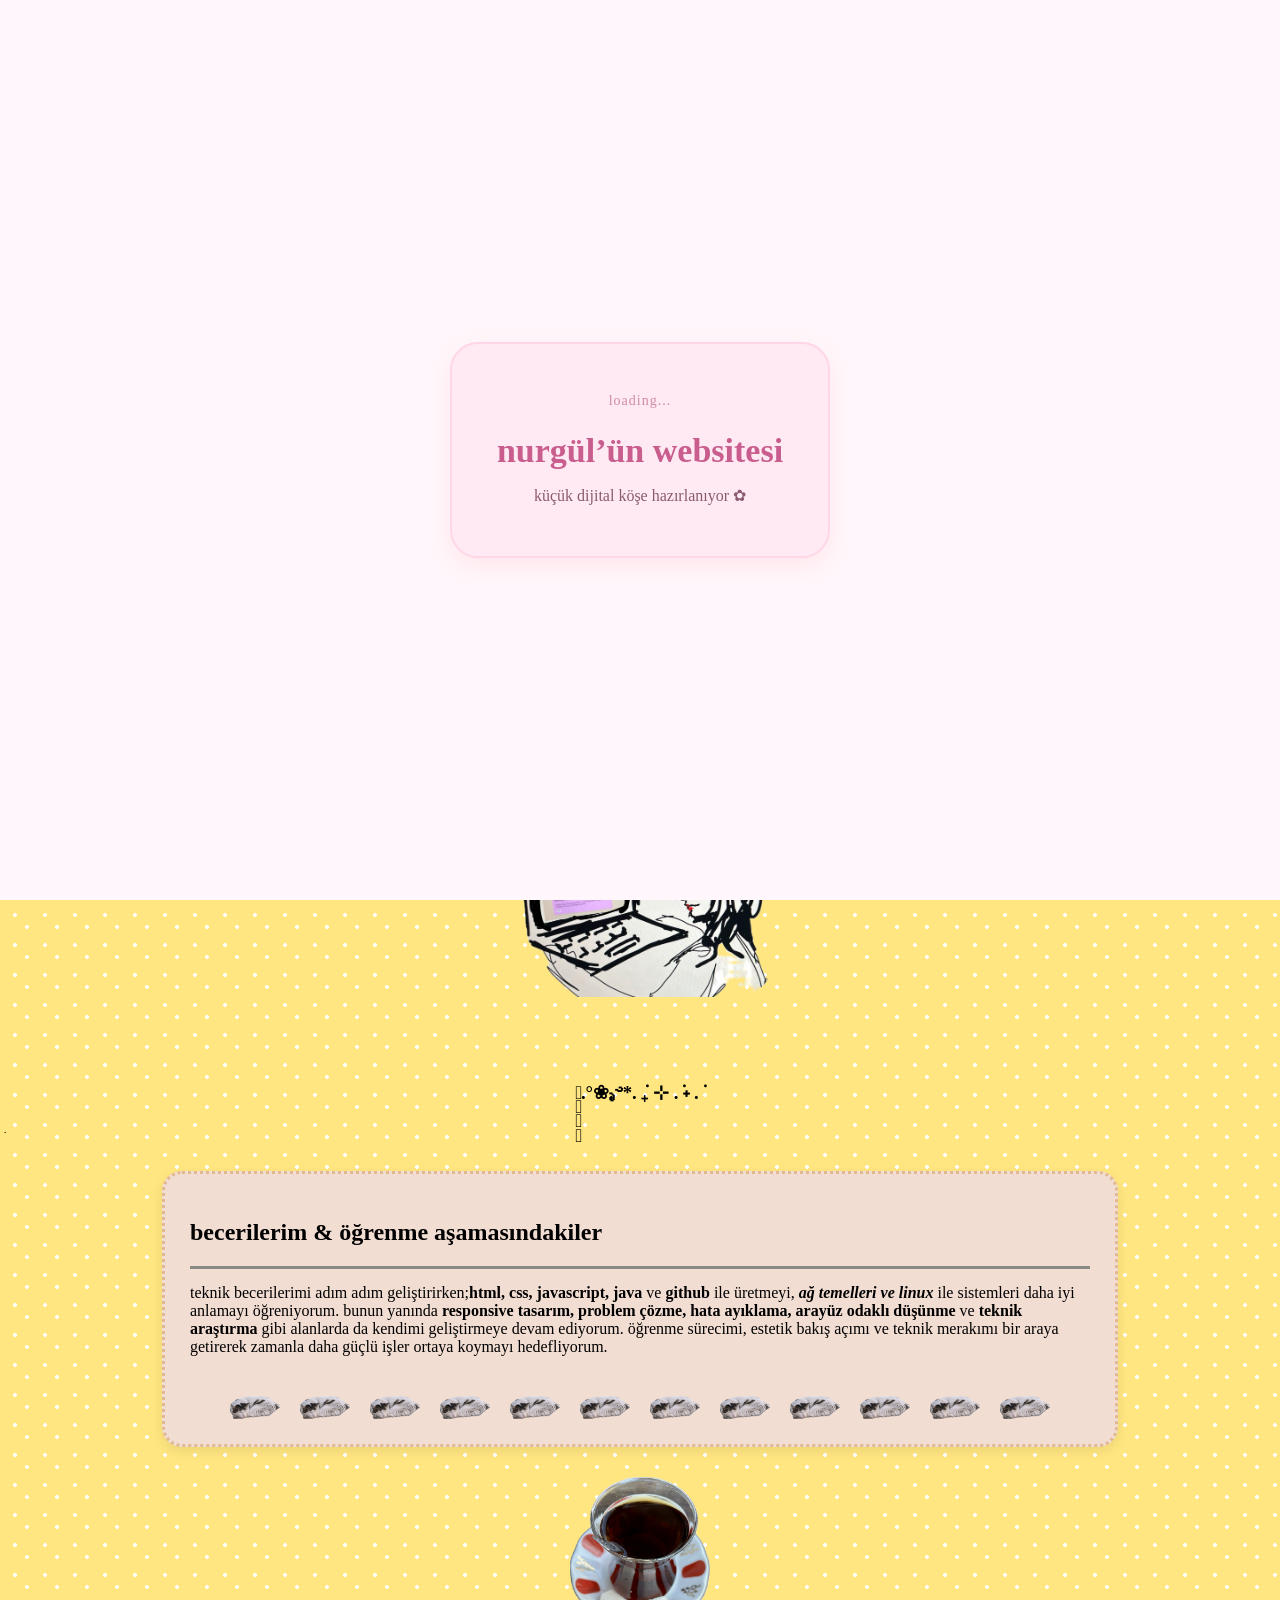
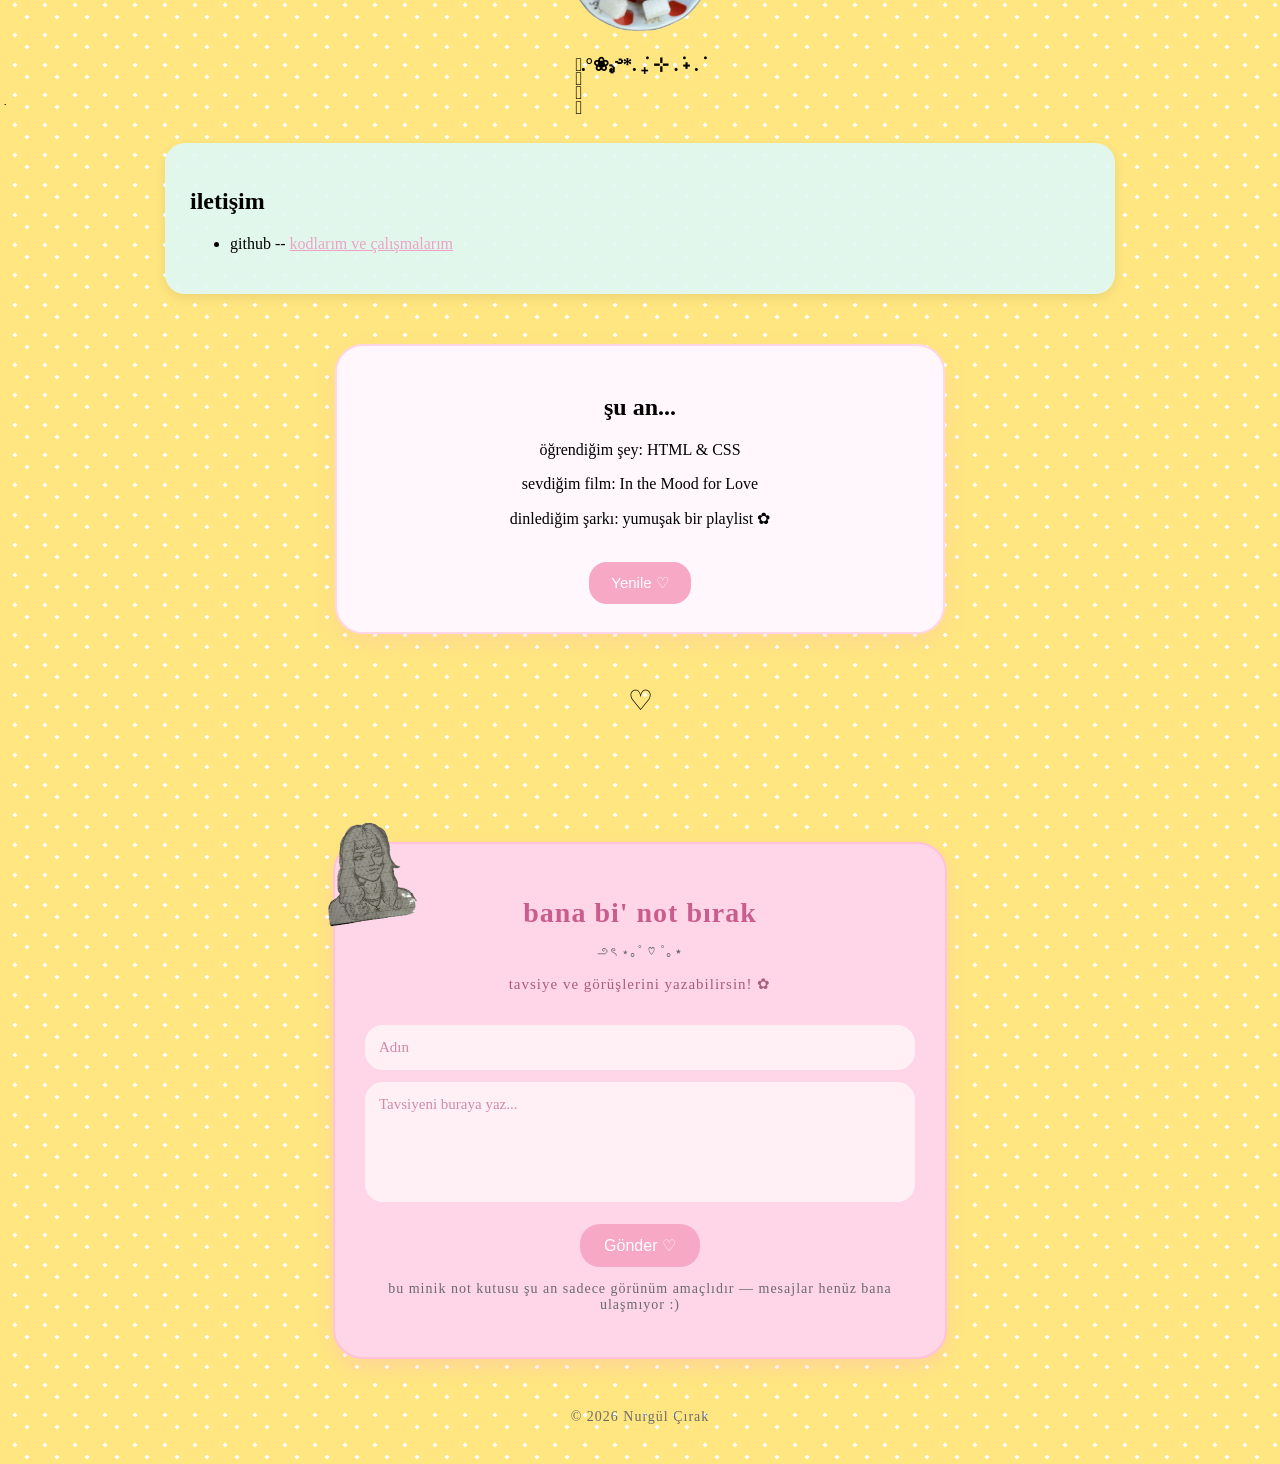
==== index.html @ dda5525a "Add files via upload" ====
<!DOCTYPE html>
<html lang="tr">
<head>
    <meta charset="UTF-8">
    <meta name="viewport" content="width=device-width, initial-scale=1.0">
    <title>nurgul - Ana Sayfa</title>
    <link rel="stylesheet" href="style.css">
</head>
<body>
  <nav class="top-nav">
  <a href="#hakkimda">Hakkımda</a>
  <a href="#becerilerim">Becerilerim</a>
  <a href="#ne-yapiyorum">Ne Yapıyorum?</a>
  <a href="#iletisim">İletişim</a>
  <a href="#not-birak">Not Bırak</a>
</nav>
   <div class="yildiz-yagmur">
  <img src="yildiz.png" alt="yıldız" class="yildiz yildiz1">
  <img src="yildiz.png" alt="yıldız" class="yildiz yildiz2">
  <img src="yildiz.png" alt="yıldız" class="yildiz yildiz3">
  <img src="yildiz.png" alt="yıldız" class="yildiz yildiz4">
  <img src="yildiz.png" alt="yıldız" class="yildiz yildiz5">
</div>
  
 <div id="scroll-progress"></div>
  <div id="scroll-icon">♡</div>
  <div id="loading-screen">
  <div class="loading-box">
    <p class="loading-small">loading...</p>
    <h1>nurgül’ün websitesi</h1>
    <p class="loading-text">küçük dijital köşe hazırlanıyor ✿</p>
  </div>
</div>
  <img src="intro.png" alt="sticker" class="intro-sticker">
  <section class="hosgeldin">
  <p class="ust-yazi">౨ৎ</p>
  <h1>ilk websiteme hoş geldin!</h1>
</section>
<header>
  <div class="profil-alani">
  <img src="nurgul.jpg" alt="profil fotoğrafım" class="profil-foto" onclick="yaziyiGoster()">
  <p id="merhabaYazi">⋆✮ merhaba! ben <i> <b>nurgül çırak</b></i>˙⋆✮</p>
</div>

<script>
  function yaziyiGoster() {
    const yazi = document.getElementById("merhabaYazi");

    if (yazi.style.display === "block") {
      yazi.style.display = "none";
    } else {
      yazi.style.display = "block";
    }
  }
</script>
</div>
<div class="profil-wrapper">
 <img src="cicek3.png" alt="sol çiçek" class="cicek cicek-sol">

  <img src="cicek4.png" alt="sağ çiçek" class="cicek cicek-sag">
  <img src="cicek3.png" alt="sol çiçek" class="cicek cicek-sol">

  <img src="cicek4.png" alt="sağ çiçek" class="cicek cicek-sag">
  <img src="cicek3.png" alt="sol çiçek" class="cicek cicek-sol">
 
  <img src="cicek4.png" alt="sağ çiçek" class="cicek cicek-sag">


</div>
</div>
</header>
<main>
    <section id="hakkimda" class="İçerik">
<h2>hakkımda</h2>
<p> <hr> istanbul bilgi üniversitesi’nde 1. sınıf bilgisayar programcılığı ve siber güvenlik çap öğrencisiyim. teknolojiye, web geliştirmeye ve estetik arayüzler oluşturmaya ilgi duyuyorum. şu anda teknik temelimi güçlendirirken aynı zamanda tasarım bakış açımı da geliştirmeye devam ediyorum. öğrenme sürecimi disiplin, merak ve üretme isteğiyle ilerletmeyi önemsiyorum. </p>

<a href="https://www.linkedin.com/in/nurgulcirak/" id="button"> gelişimimi izle ୨ৎ</a>
    </section>
    <img src="nur.png" alt="çizim" class="cizim-ben">  
<br>
<br>
<h3>  ּ ֶָ֢.°❀.ೃ࿔*. ݁₊ ⊹ . ݁˖ . ݁</h3> ּ
<section id="becerilerim" class="İçerik2">
<h2>becerilerim & öğrenme aşamasındakiler</h2>
<p> <hr> teknik becerilerimi adım adım geliştirirken;<b>html, css, javascript, java </b>ve <b>github</b> ile üretmeyi, <i><b>ağ temelleri ve linux </b></i> ile sistemleri daha iyi anlamayı öğreniyorum. bunun yanında <b>responsive tasarım, problem çözme, hata ayıklama, arayüz odaklı düşünme</b> ve <b> teknik araştırma </b> gibi alanlarda da kendimi geliştirmeye devam ediyorum. öğrenme sürecimi, estetik bakış açımı ve teknik merakımı bir araya getirerek zamanla daha güçlü işler ortaya koymayı hedefliyorum. </p>

<div class="profil-wrapper">
  <img src="kedi.png" alt="sol çiçek" class="cicek kedi-sol">

  <img src="kedi.png" alt="sağ çiçek" class="cicek kedi-sag">
  <img src="kedi.png" alt="sol çiçek" class="cicek kedi-sol">

  <img src="kedi.png" alt="sağ çiçek" class="cicek cicek-sag">
  <img src="kedi.png" alt="sol çiçek" class="cicek kedi-sol">

  <img src="kedi.png" alt="sağ çiçek" class="cicek kedi-sag">
  <img src="kedi.png" alt="sol çiçek" class="cicek kedi-sol">

  <img src="kedi.png" alt="sağ çiçek" class="cicek kedi-sag">
  <img src="kedi.png" alt="sol çiçek" class="cicek kedi-sol">

  <img src="kedi.png" alt="sağ çiçek" class="cicek cicek-sag">
  <img src="kedi.png" alt="sol çiçek" class="cicek kedi-sol">

  <img src="kedi.png" alt="sağ çiçek" class="cicek kedi-sag">
</div>
</section>
<div class="cay-alani">
  <img src="cay.png" alt="çay" id="cay">
  <p id="cay-notu">one cup of tea closer to my goals ☕</p>
<script>
  const cay = document.getElementById("cay");
  const cayNotu = document.getElementById("cay-notu");

  cay.addEventListener("click", function() {
    if (cayNotu.style.display === "none" || cayNotu.style.display === "") {
      cayNotu.style.display = "block";
    } else {
      cayNotu.style.display = "none";
    }
  });
</script>
</div>
<h3>  ּ ֶָ֢.°❀.ೃ࿔*. ݁₊ ⊹ . ݁˖ . ݁</h3> ּ

<section id="iletisim" class="İçerik3">
<h2> iletişim </h2>
  <ul class="iletisim-listesi"> 
  <li>github -- <a href="https://github.com/nurgulcirak">kodlarım ve çalışmalarım</a></li>


</ul>
</main>
<section id="ne-yapiyorum" class="su-an-kutusu">
  <h2>şu an...</h2>

  <div class="su-an-icerik">
    <p id="ogreniyorum">öğrendiğim şey: HTML & CSS</p>
    <p id="film">sevdiğim film: In the Mood for Love</p>
    <p id="sarki">dinlediğim şarkı: yumuşak bir playlist ✿</p>
  </div>

  <button onclick="yenileSuAn()">Yenile ♡</button>
</section>
<script>
  const ogrenilenler = [
    "HTML & CSS",
    "JavaScript",
    "Responsive design",
    "Web tasarımı",
    "React"
  ];

  const filmler = [
    "In the Mood for Love",
    "La la land",
    "Submarine",
    "Manchester by the Sea",
    "Toy Story"
  ];

  const sarkilar = [
    "So Real --Jeff Buckley",
    "Bug like an Angel -- Mitski",
    "Vienna -- Billy Joel",
    "I Know It's Over --The Smiths",
    "My Way -- Frank Sinatra"
  ];

  function yenileSuAn() {
    const randomOgreniyorum = ogrenilenler[Math.floor(Math.random() * ogrenilenler.length)];
    const randomFilm = filmler[Math.floor(Math.random() * filmler.length)];
    const randomSarki = sarkilar[Math.floor(Math.random() * sarkilar.length)];

    document.getElementById("ogreniyorum").textContent = "Öğrendiğim şey: " + randomOgreniyorum;
    document.getElementById("film").textContent = "Sevdiğim film: " + randomFilm;
    document.getElementById("sarki").textContent = "Dinlediğim şey: " + randomSarki;
  }
</script>
<div class="easter-egg">
  <span id="kalp" class="tiklanabilir">♡</span>
  <p id="mesaj" class="gizli"> film ve şarkı önerilerinize açığım:) </p>
</div>

<script>
  const kalp = document.getElementById("kalp");
  const mesaj = document.getElementById("mesaj");

  kalp.addEventListener("click", function () {
    if (mesaj.style.display === "none" || mesaj.style.display === "") {
      mesaj.style.display = "block";
    } else {
      mesaj.style.display = "none";
    }
  });
</script>
<footer>
 <section id="not-birak" class="tavsiye-bolumu">
  <h2>bana bi' not bırak</h2>
  <p>౨ৎ ⋆｡˚ ♡ ˚｡⋆</p>
  <p class="tavsiye-aciklama">tavsiye ve görüşlerini yazabilirsin! ✿</p>
<img src="avatar.png" alt="sticker" class="avatar-sticker">
  <form class="tavsiye-formu">
    <input type="text" placeholder="Adın">
    <textarea placeholder="Tavsiyeni buraya yaz..."></textarea>
    <button type="submit">Gönder ♡</button>
    <p class="form-notu">bu minik not kutusu şu an sadece görünüm amaçlıdır — mesajlar henüz bana ulaşmıyor :)</p>
  </form>
</section>
<p>&copy; 2026 Nurgül Çırak </p>
</footer>
</div>
<script>
  window.addEventListener("load", function() {
    setTimeout(function() {
      document.getElementById("loading-screen").classList.add("loading-hidden");
    }, 1800);
  });
</script>
<script>
  window.addEventListener("scroll", function () {
    const scrollTop = document.documentElement.scrollTop || document.body.scrollTop;
    const scrollHeight = document.documentElement.scrollHeight - document.documentElement.clientHeight;
    const scrollPercent = (scrollTop / scrollHeight) * 100;

    document.getElementById("scroll-progress").style.width = scrollPercent + "%";
  });
</script>
</body>
</html>
---- style.css ----
body{
 font-family: 'Ariel', Times, serif;
  margin: 0;
  min-height: 100vh;
  background-color: #ffe680;
  background-image:
    radial-gradient(#ffffff 2px, transparent 2px),
    radial-gradient(#ffffff 2px, transparent 2px);
  background-size: 30px 30px;
  background-position: 0 0, 12px 12px;
}
html {
  scroll-behavior: smooth;
}

.top-nav {
  position: fixed;
  top: 20px;
  right: 30px;
  display: flex;
  gap: 12px;
  z-index: 1000;
  background: rgba(255, 255, 255, 0.2);
  backdrop-filter: blur(10px);
  padding: 10px 16px;
  border-radius: 20px;
}

.top-nav a {
  text-decoration: none;
  color: black;
  font-size: 14px;
}

section {
  scroll-margin-top: 100px;
}
.yildiz-yagmur {
  position: fixed;
  top: 0;
  left: 0;
  width: 100%;
  height: 100%;
  pointer-events: none;
  overflow: hidden;
  z-index: 999;
}

.yildiz-yagmur .yildiz {
  position: absolute;
  width: 36px;
  height: auto;
  top: -60px;
  left: 0;
  opacity: 0;
  display: block;
  animation: yildizDus 3s linear forwards;
}

.yildiz-yagmur .yildiz1 { left: 10%; animation-delay: 0s; }
.yildiz-yagmur .yildiz2 { left: 30%; animation-delay: 0.4s; }
.yildiz-yagmur .yildiz3 { left: 50%; animation-delay: 0.8s; }
.yildiz-yagmur .yildiz4 { left: 70%; animation-delay: 1.2s; }
.yildiz-yagmur .yildiz5 { left: 85%; animation-delay: 1.6s; }

@keyframes yildizDus {
  0% {
    transform: translateY(0) rotate(0deg);
    opacity: 0;
  }
  10% {
    opacity: 1;
  }
  100% {
    transform: translateY(100vh) rotate(180deg);
    opacity: 1;
  }
}
#loading-screen {
  position: fixed;
  top: 0;
  left: 0;
  width: 100%;
  height: 100%;
  background-color: #fff7fb;
  display: flex;
  justify-content: center;
  align-items: center;
  z-index: 9999;
  transition: opacity 0.8s ease, visibility 0.8s ease;
}
#scroll-progress {
  position: fixed;
  top: 0;
  left: 0;
  width: 0%;
  height: 8px;
  background: linear-gradient(to right, #f7a8c4, #ffd6e7, #ffffff);
  z-index: 9998;
  border-radius: 0 10px 10px 0;
  box-shadow: 0 2px 8px rgba(255, 182, 193, 0.4);
  transition: width 0.15s ease-out;
  overflow: visible;
}

#scroll-icon {
  position: absolute;
  right: -10px;
  top: -18px;
  font-size: 18px;
}
.loading-box {
  background-color: #ffeaf3;
  border: 2px solid #ffd6e7;
  border-radius: 28px;
  padding: 35px 45px;
  text-align: center;
  box-shadow: 0 8px 20px rgba(255, 182, 193, 0.25);
  animation: yukleniyorNefes 1.8s ease-in-out infinite;
}

.loading-small {
  font-size: 14px;
  color: #d08aa8;
  margin-bottom: 10px;
  letter-spacing: 1px;
}

.loading-box h1 {
  font-size: 34px;
  color: #c95d8d;
  margin-bottom: 10px;
}

.loading-text {
  font-size: 16px;
  color: #8a5a70;
}

.loading-hidden {
  opacity: 0;
  visibility: hidden;
}

@keyframes yukleniyorNefes {
  0% {
    transform: scale(1);
  }
  50% {
    transform: scale(1.03);
  }
  100% {
    transform: scale(1);
  }
}
h1{
    color: rgb(255, 126, 212);
    text-align: center;

}
.hosgeldin {
  text-align: center;
  margin: 0px auto 30px auto;
  padding: 0px 50px;
  max-width: 330px;
  background-color: #fff1fc;
  border: 2px solid #febbd7;
  border-radius: 200px;
  box-shadow: 0 20px 40px rgba(223, 222, 222, 0.837);
}

.ust-yazi {
  font-size: 14px;
  color: #f992c6;
  letter-spacing:1px;
  margin-bottom: 0px;
}

.hosgeldin h1 {
  font-size: 39px;
  color: #ff9deb;
  margin-bottom: 57px;
}
.hosgeldin:hover {
  transform: scale(1.10);
  box-shadow: 0 12px 25px rgba(255, 182, 193, 0.35);
}

.profil-foto {
  animation: sagdanGel 5.2s ease-out;
}

@keyframes soldanGel {
  from {
    opacity: 0;
    transform: translateX(-60px);
  }
  to {
    opacity: 1;
    transform: translateX(0);
  }
}
.İçerik{
    background:rgb(250, 223, 250)  ;
    padding: 32px;
border-radius: 50px;
border-style: dotted;
border-color: #f992c6;
box-shadow: 0 4px 8px rgba(54, 53, 53, 0.1)  ;

}
.İçerik2 {
  width: 80%;
  max-width: 900px;
  margin: 30px auto;
  padding: 25px;
  background-color: rgb(242, 221, 211);
  border-radius: 20px;
  border-style: dotted;
  border-color: #e1b894;
  box-shadow: 0 4px 12px rgba(0, 0, 0, 0.08);
}
h3 {
  text-align: center;
}

.profil-foto {
  width: 180px;
  height: 180px;
  border-radius: 50%;
  object-fit: cover;
  display: block;
  margin: 20px auto;
}
.cizim-ben {
  width: 260px;
  height: 175px;
  border-radius: 15%;
  object-fit: cover;
  display: block;
  margin: 30px auto;
}
.iletisim-listesi a {
  color: rgb(234, 163, 198);
}
.İçerik3 {
  width: 80%;
  max-width: 900px;
  margin: 30px auto;
  padding: 25px;
  background-color: rgba(224, 249, 246, 0.913);
  border-radius: 20px;
  box-shadow: 0 4px 12px rgba(0, 0, 0, 0.08);
}
hr {
  border: none;
  height: 3px;
  background-color: rgb(138, 138, 133);
  width: 100%;
  margin: 15px auto;
}
#button {
  display: inline-block;
  padding: 12px 24px;
  background-color: rgb(243, 251, 221);
  color: rgb(3, 3, 3);
  text-decoration: none;
  border-radius: 20px;
}
.easter-egg {
  text-align: center;
  margin-top: 20px;
}

.tiklanabilir {
  font-size: 28px;
  cursor: pointer;
  transition: 0.3s;
}

.tiklanabilir:hover {
  color: hotpink;
  transform: scale(1.2);
}

.gizli {
  display: none;
  margin-top: 10px;
  font-size: 16px;
  color: hotpink;
}
.cay-alani {
  text-align: center;
  margin-top: 25px;
}

#cay {
  width: 140px;
  cursor: pointer;
  transition: transform 0.7s ease;
}

#cay:hover {
  transform: scale(1.08) rotate(-3deg);
}

#cay-notu {
  display: none;
  margin-top: 12px;
  color: rgb(134, 121, 127);
  font-size: 16px;
}
.İçerik {
  animation: soldanGel 4.3s ease-out;
}

.İçerik2 {
  animation: sagdanGel 4.7s ease-out;
}

@keyframes soldanGel {
  from {
    opacity: 0;
    transform: translateX(-60px);
  }
  to {
    opacity: 1;
    transform: translateX(0);
  }
}

@keyframes sagdanGel {
  from {
    opacity: 0;
    transform: translateX(60px);
  }
  to {
    opacity: 1;
    transform: translateX(0);
  }
}
.İçerik3 {
  animation: buyuyerekGel 5s ease-out;
}

@keyframes buyuyerekGel {
  from {
    opacity: 0;
    transform: scale(0.85);
  }
  to {
    opacity: 1;
    transform: scale(1);
  }
}
.cizim-kutu {
  display: flex;
  justify-content: center;
}

.cizim-ben {
  transition: transform 0.35s ease, box-shadow 0.35s ease;
}

.cizim-ben:hover {
  transform: scale(1.08) translateY(-5px);
  box-shadow: 0 8px 20px rgba(0, 0, 0, 0.2);
}
.profil-alani {
  text-align: center;
}

.profil-foto {
  cursor: pointer;
}

.merhaba-yazi {
  opacity: 0;
  transition: opacity 0.6s ease;
  margin-top: 22px;
  font-size: 20px;
}

.merhaba-yazi.goster {
  opacity: 1;
}
.profil-wrapper {
  display: flex;
  justify-content: center;
  align-items: center;
  gap: 20px;
  margin-top: 40px;
}

.profil-foto {
  width: 180px;
  height: 180px;
  border-radius: 50%;
  object-fit: cover;
}

.cicek {
  width: 50px;
  opacity:0;
  transform: translateY(-30px);
  animation: cicekInis 1.3s ease forwards;
}

.cicek-sol {
  animation-delay: 1.3s;
}

.cicek-sag {
  animation-delay: 1.5s;
}
.kedi-sag {
  animation-delay: 2s;
}
.kedi-sol {
  animation-delay: 1.2s;
}
@keyframes cicekInis {
  0% {
    opacity: 0;
    transform: translateY(-80px) rotate(-8deg);
  }
  60% {
    opacity: 1;
    transform: translateY(10px) rotate(6deg);
  }
  100% {
    opacity: 1;
    transform: translateY(0) rotate(0);
  }
}
.su-an-kutusu {
  max-width: 550px;
  margin: 50px auto;
  padding: 28px;
  text-align: center;
  background-color: #fff7fb;
  border: 2px solid #ffd6e7;
  border-radius: 28px;
  box-shadow: 0 8px 20px rgba(255, 182, 193, 0.25);
  animation: alttanGel 3s ease;
}

.su-an-kutusu button {
  margin-top: 18px;
  padding: 12px 22px;
  border: none;
  border-radius: 18px;
  background-color: #f7a8c4;
  color: white;
  font-size: 15px;
  cursor: pointer;
  transition: transform 0.3s ease, background-color 0.3s ease;
}

.su-an-kutusu button:hover {
  background-color: #ec8fb3;
  transform: scale(1.05);
}

@keyframes alttanGel {
  from {
    opacity: 0;
    transform: translateY(40px);
  }
  to {
    opacity: 1;
    transform: translateY(0);
  }
}
.tavsiye-bolumu {
  background-color: #ffd6e7;
  max-width: 550px;
  margin: 50px auto;
  padding: 30px;
  border-radius: 30px;
  text-align: center;
  box-shadow: 0 8px 20px rgba(255, 182, 193, 0.35);
  border: 2px solid #ffc2d9;
  position: relative;
}

.tavsiye-bolumu h2 {
  font-size: 28px;
  color: #c95d8d;
  margin-bottom: 10px;
}

.tavsiye-aciklama {
  color: #a85d7a;
  font-size: 15px;
  margin-bottom: 20px;
}

.tavsiye-formu input,
.tavsiye-formu textarea {
  width: 100%;
  padding: 14px;
  margin-top: 12px;
  border: none;
  border-radius: 18px;
  font-size: 15px;
  font-family: inherit;
  background-color: #fff0f6;
  color: #7a4b60;
  box-sizing: border-box;
  outline: none;
}

.tavsiye-formu textarea {
  height: 120px;
  resize: none;
}

.tavsiye-formu input::placeholder,
.tavsiye-formu textarea::placeholder {
  color: #d08aa8;
}

.tavsiye-formu button {
  margin-top: 18px;
  padding: 12px 24px;
  border: none;
  border-radius: 20px;
  background-color: #f7a8c4;
  color: white;
  font-size: 16px;
  cursor: pointer;
  transition: 0.3s ease;
}

.tavsiye-formu button:hover {
  background-color: #ec8fb3;
  transform: scale(1.05);
}
.avatar-sticker {
  position: absolute;
  top: -20px;
  left: -15px;
  width: 90px;
  transform: rotate(-12deg);
}
.intro-sticker {
  position: absolute;
  top:152px;
  left:680px;
  width:75px;
.yildiz-yagmur {
  position: fixed;
  top: 0;
  left: 0;
  width: 100%;
  height: 100%;
  pointer-events: none;
  overflow: hidden;
  z-index: 999;
}
}
footer {
  text-align: center;
  padding: 25px 0;
  font-size: 14px;
  color: #6b6b6b;
  margin-top: 50px;
  letter-spacing: 1px;
}
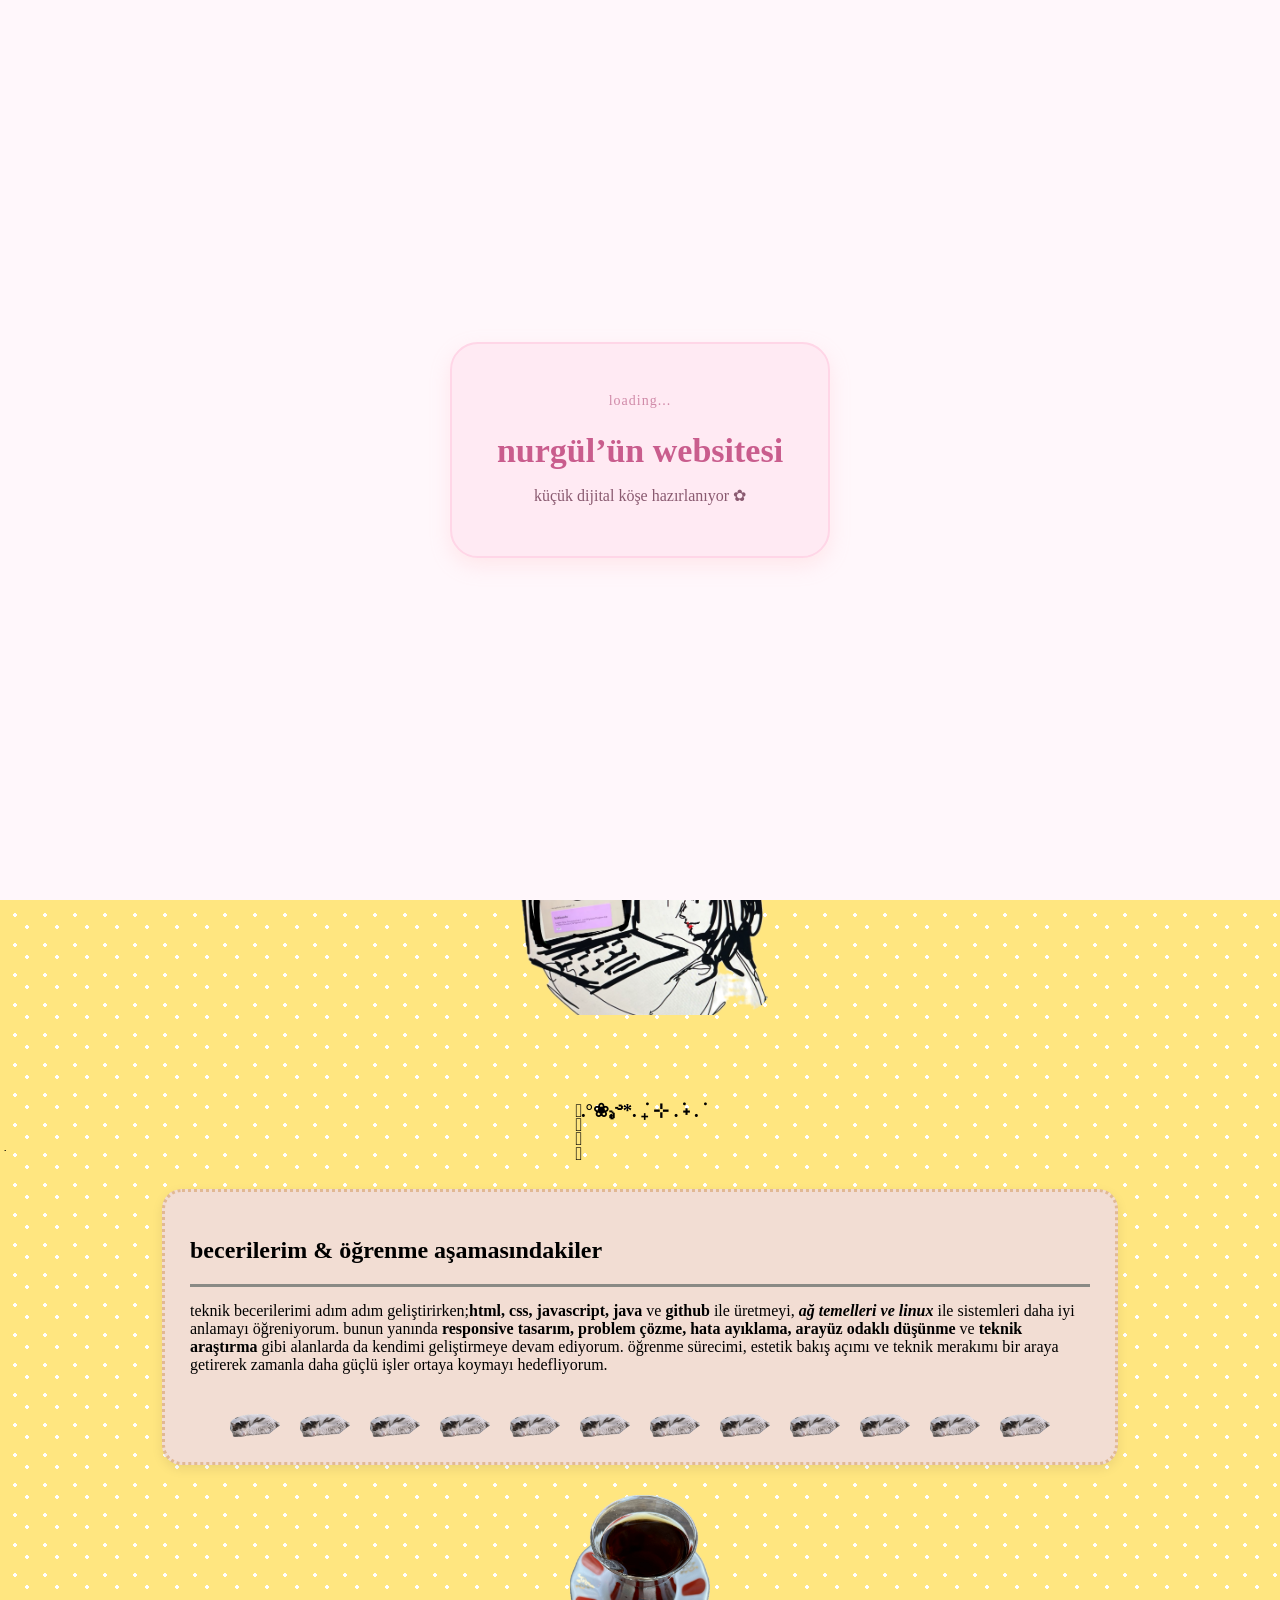
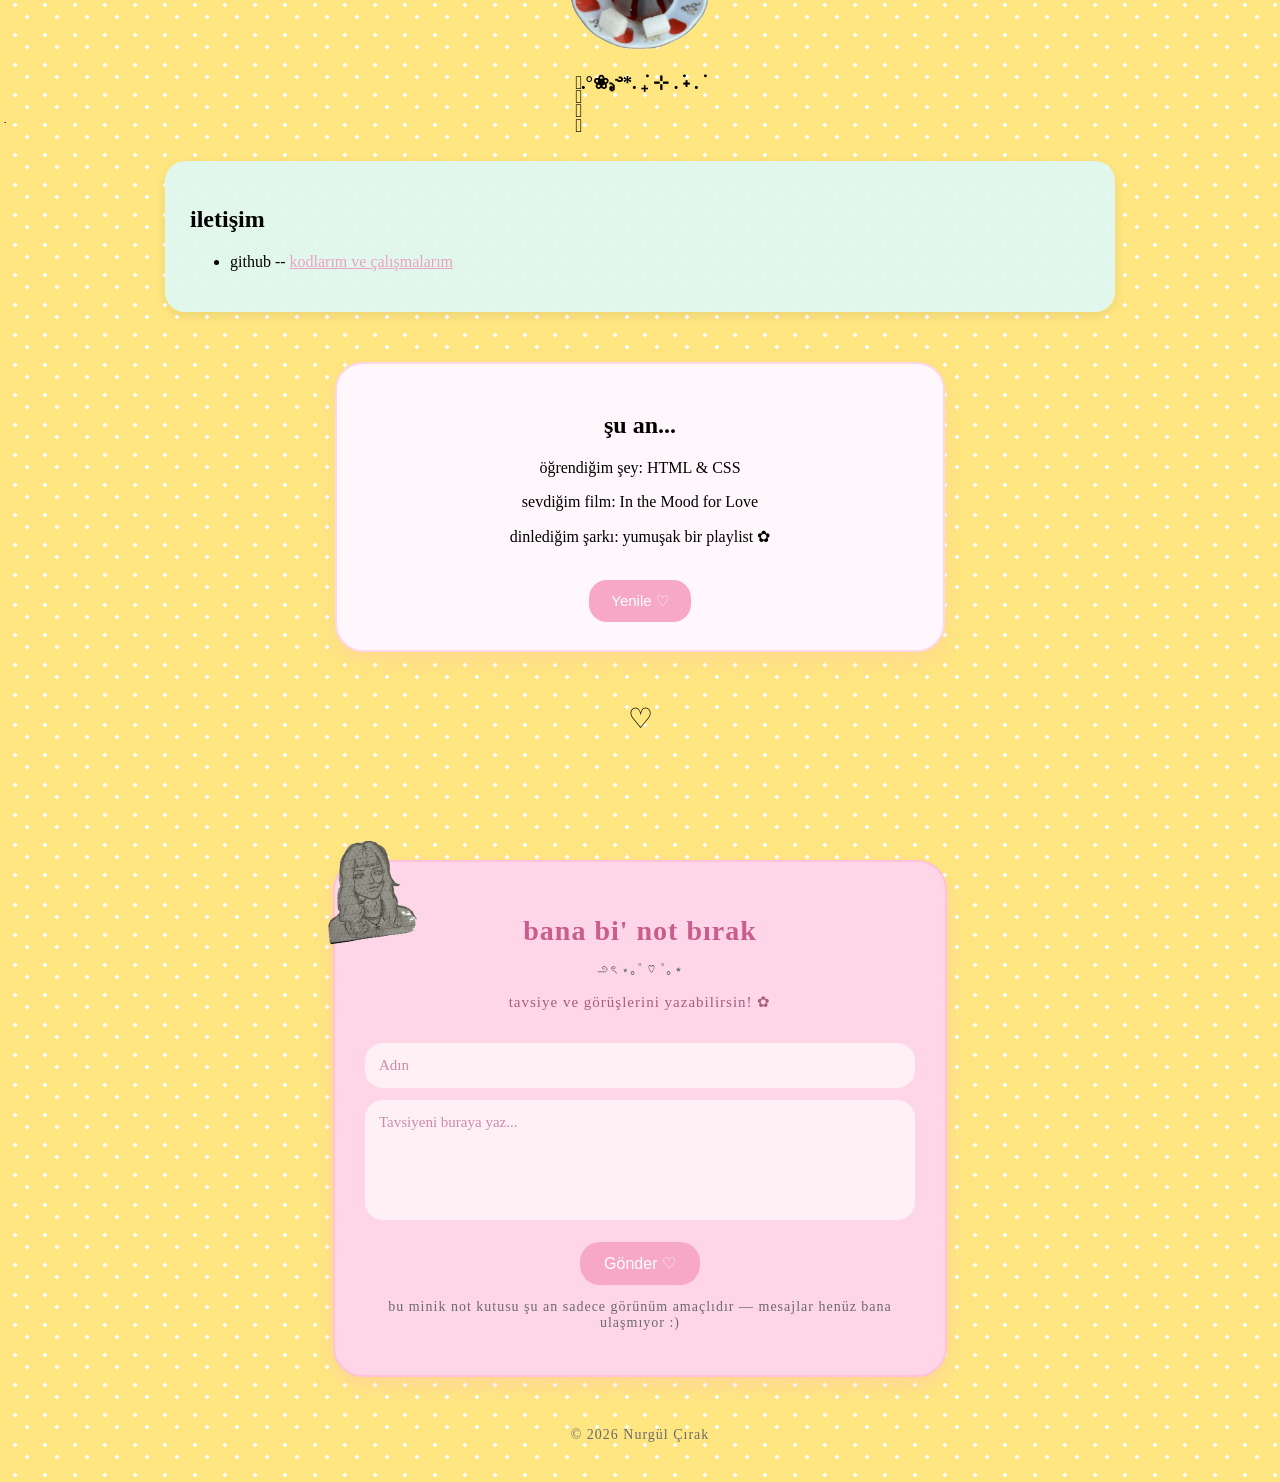
==== commit dd8c3b53: "Update index.html" ====
--- a/index.html
+++ b/index.html
@@ -72,7 +72,7 @@
 <main>
     <section id="hakkimda" class="İçerik">
 <h2>hakkımda</h2>
-<p> <hr> istanbul bilgi üniversitesi’nde 1. sınıf bilgisayar programcılığı ve siber güvenlik çap öğrencisiyim. teknolojiye, web geliştirmeye ve estetik arayüzler oluşturmaya ilgi duyuyorum. şu anda teknik temelimi güçlendirirken aynı zamanda tasarım bakış açımı da geliştirmeye devam ediyorum. öğrenme sürecimi disiplin, merak ve üretme isteğiyle ilerletmeyi önemsiyorum. </p>
+<p> <hr>istanbul bilgi üniversitesi’nde bilgisayar programcılığı 2. sınıf öğrencisiyim. yazılım geliştirme, yapay zekâ teknolojileri ve dijital ürünler üzerine çalışmaya ilgi duyuyorum. web teknolojileri, programlama ve veritabanları alanındaki teknik bilgilerimi geliştirirken yeni teknolojileri keşfetmeye ve öğrendiklerimi projelere dönüştürmeye önem veriyorum. merak, yaratıcılık ve sürekli öğrenme motivasyonuyla kendimi hem teknik hem de tasarım açısından geliştirmeyi hedefliyorum.</p>
 
 <a href="https://www.linkedin.com/in/nurgulcirak/" id="button"> gelişimimi izle ୨ৎ</a>
     </section>
@@ -227,4 +227,4 @@
   });
 </script>
 </body>
-</html>+</html>
--- a/style.css
+++ b/style.css
@@ -545,10 +545,11 @@
   transform: rotate(-12deg);
 }
 .intro-sticker {
-  position: absolute;
-  top:152px;
-  left:680px;
-  width:75px;
+ position: absolute;
+  top: 152px;
+  left: 680px;
+  width: 75px;
+}
 .yildiz-yagmur {
   position: fixed;
   top: 0;
@@ -559,7 +560,6 @@
   overflow: hidden;
   z-index: 999;
 }
-}
 footer {
   text-align: center;
   padding: 25px 0;
@@ -567,4 +567,111 @@
   color: #6b6b6b;
   margin-top: 50px;
   letter-spacing: 1px;
+}
+img {
+  max-width: 100%;
+  height: auto;
+}
+
+@media (max-width: 768px) {
+  body {
+    padding: 0 12px;
+  }
+
+  .top-nav {
+    top: 10px;
+    right: 10px;
+    left: 10px;
+    width: auto;
+    justify-content: center;
+    flex-wrap: wrap;
+    gap: 8px;
+    padding: 10px 12px;
+  }
+
+  .top-nav a {
+    font-size: 13px;
+  }
+
+  .hosgeldin {
+    max-width: 100%;
+    padding: 12px 20px;
+    border-radius: 40px;
+    margin-top: 80px;
+  }
+
+  .hosgeldin h1 {
+    font-size: 26px;
+    margin-bottom: 20px;
+  }
+
+  .intro-sticker {
+    position: static;
+    display: block;
+    margin: 90px auto 10px auto;
+    width: 60px;
+  }
+
+  .profil-wrapper {
+    flex-wrap: wrap;
+    gap: 10px;
+  }
+
+  .cicek {
+    width: 36px;
+  }
+
+  .profil-foto {
+    width: 140px;
+    height: 140px;
+  }
+
+  .İçerik,
+  .İçerik2,
+  .İçerik3,
+  .su-an-kutusu,
+  .tavsiye-bolumu {
+    width: 100%;
+    max-width: 100%;
+    padding: 18px;
+    box-sizing: border-box;
+  }
+
+  .cizim-ben {
+    width: 180px;
+    height: auto;
+  }
+
+  .avatar-sticker {
+    width: 65px;
+    left: 0;
+    top: -15px;
+  }
+
+  .loading-box {
+    width: calc(100% - 40px);
+    padding: 24px 18px;
+    box-sizing: border-box;
+  }
+
+  .loading-box h1 {
+    font-size: 24px;
+  }
+
+  .loading-text,
+  .loading-small {
+    font-size: 14px;
+  }
+
+  #cay {
+    width: 110px;
+  }
+
+  .tiklanabilir {
+    font-size: 24px;
+  }
+
+  footer {
+    padding: 20px 12px;
+  }
 }
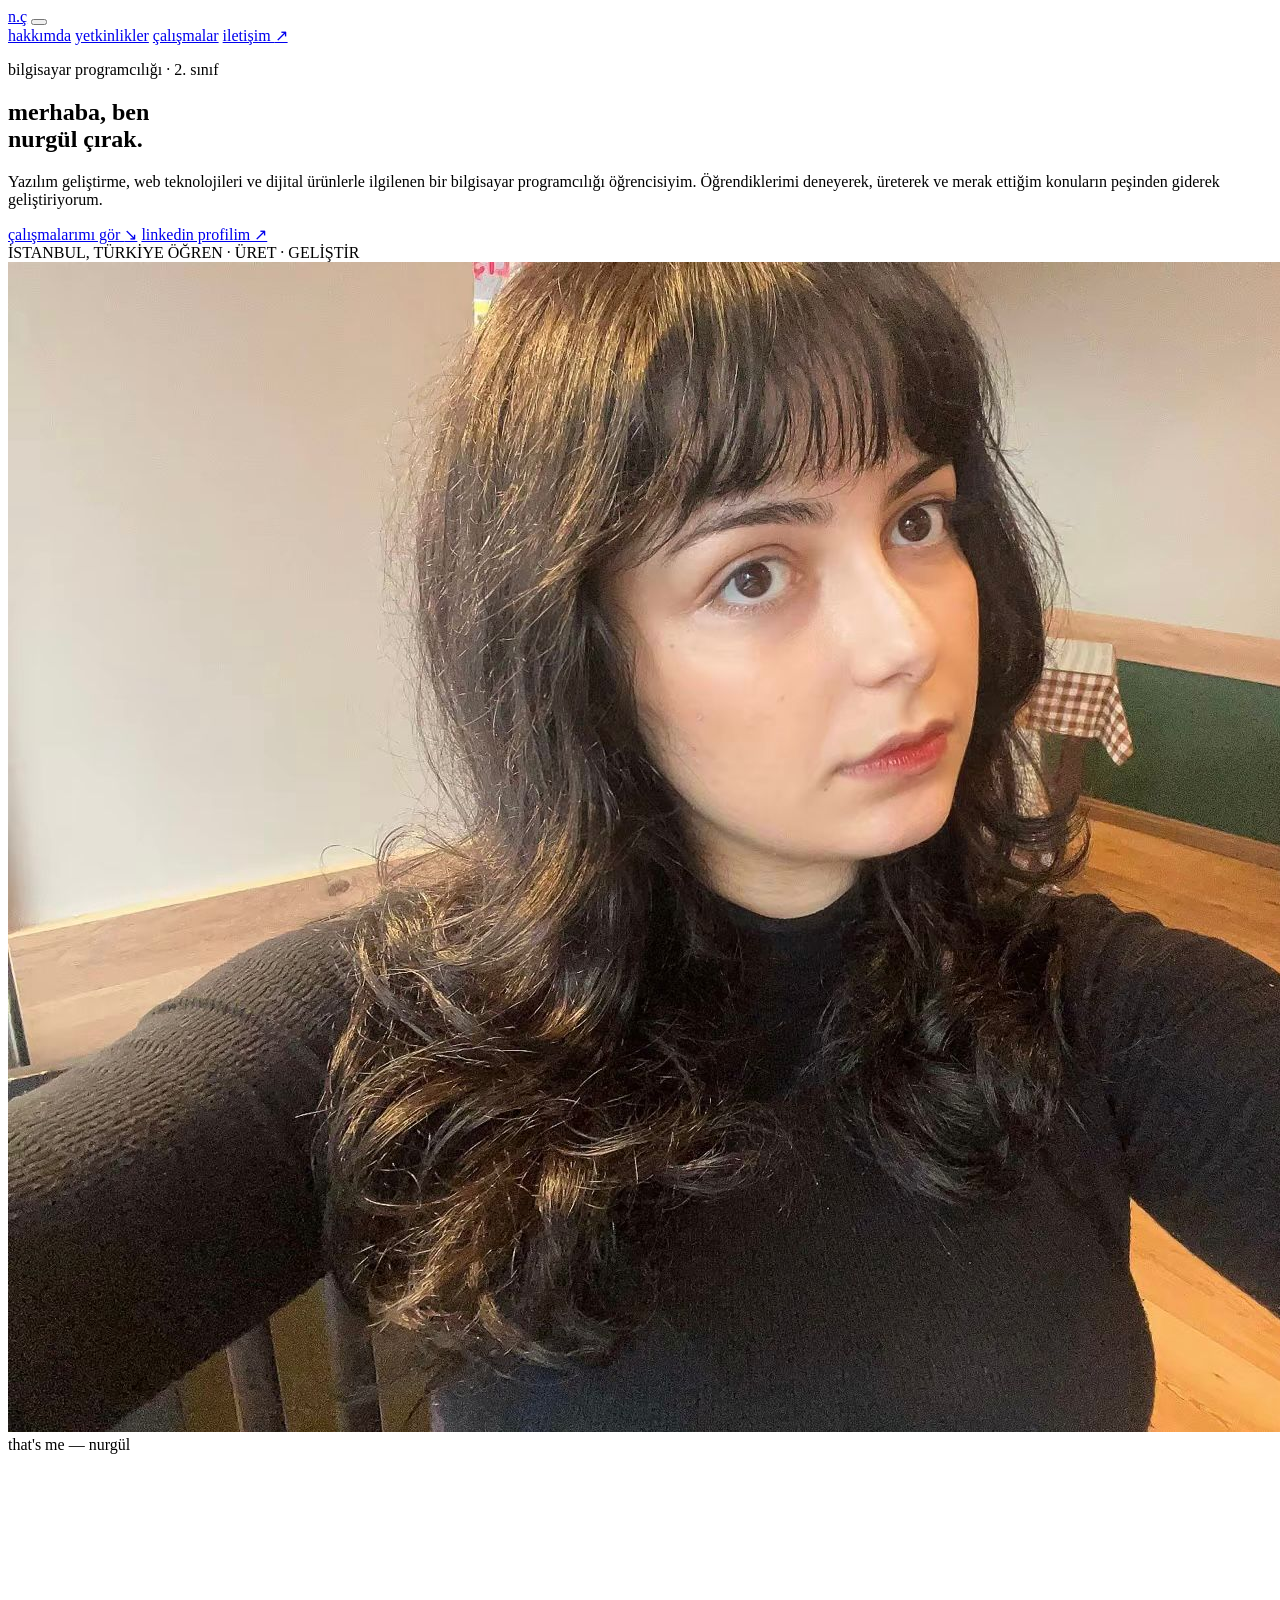
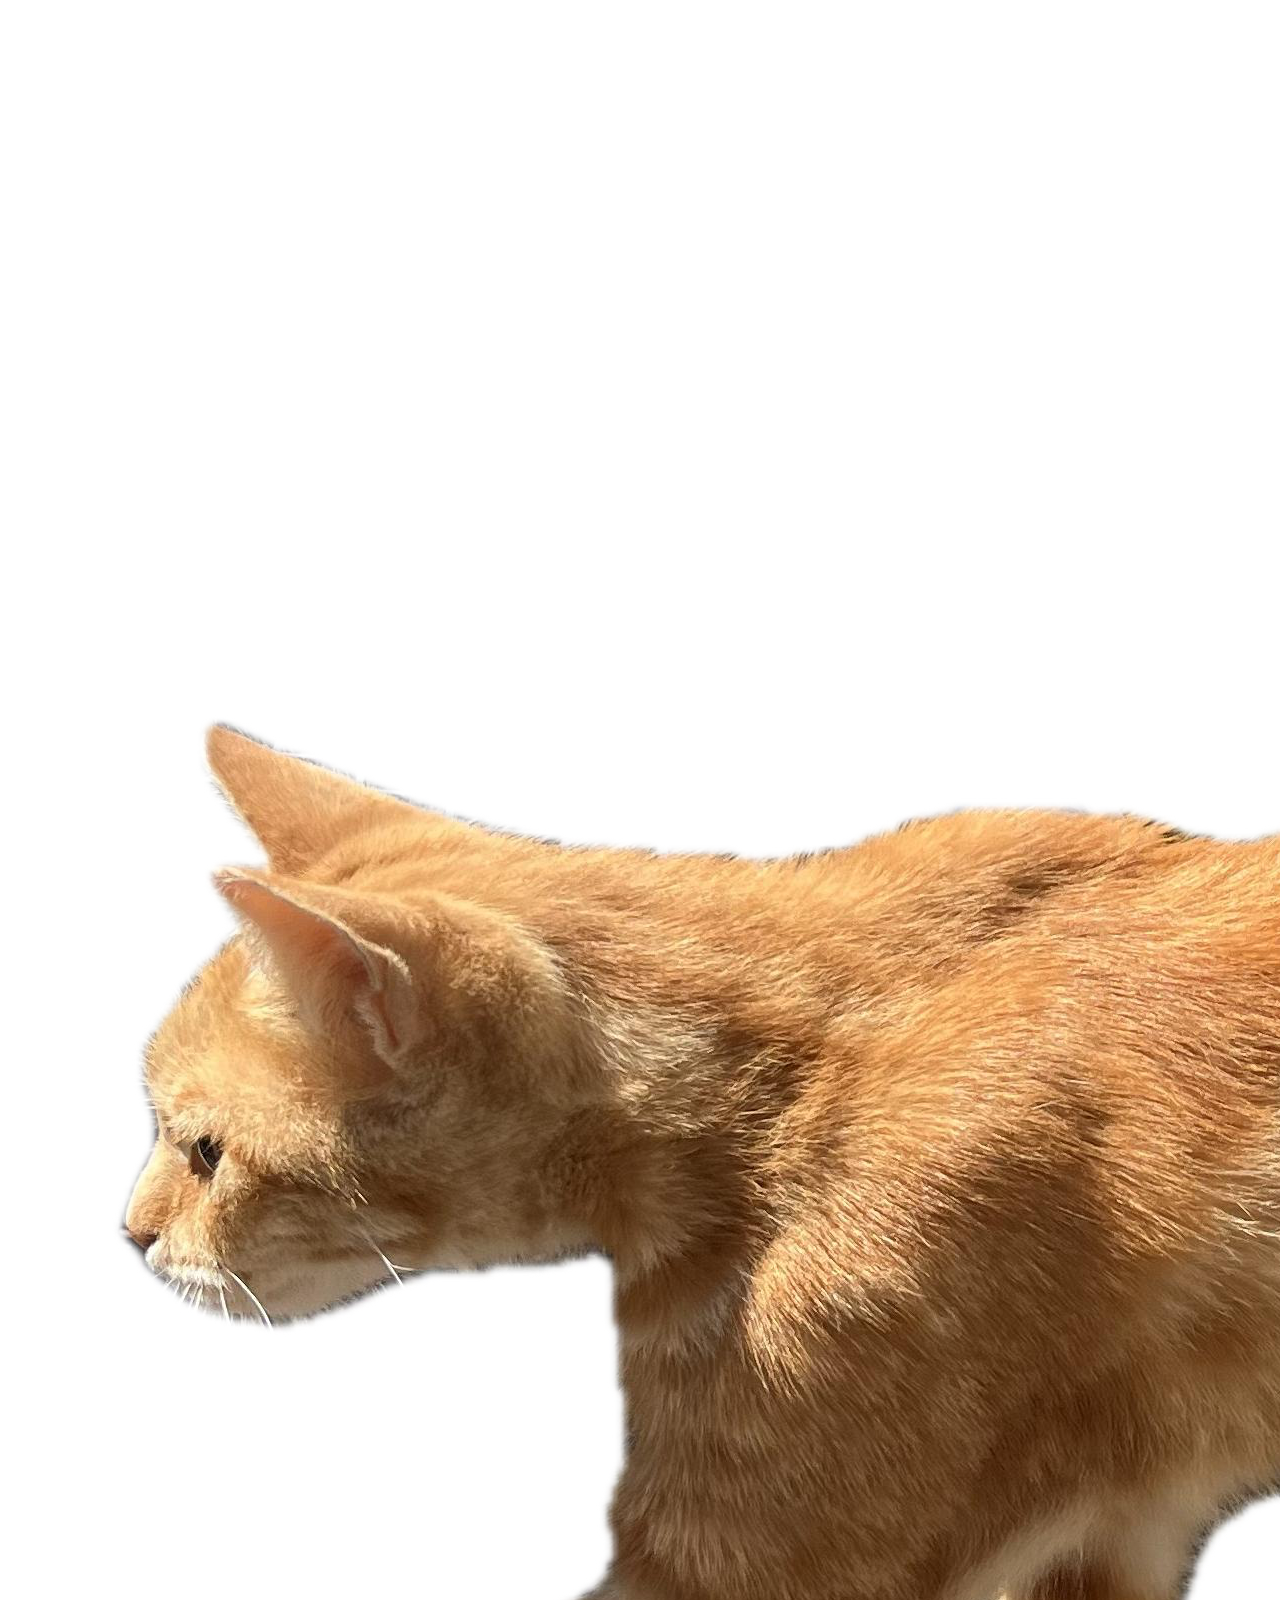
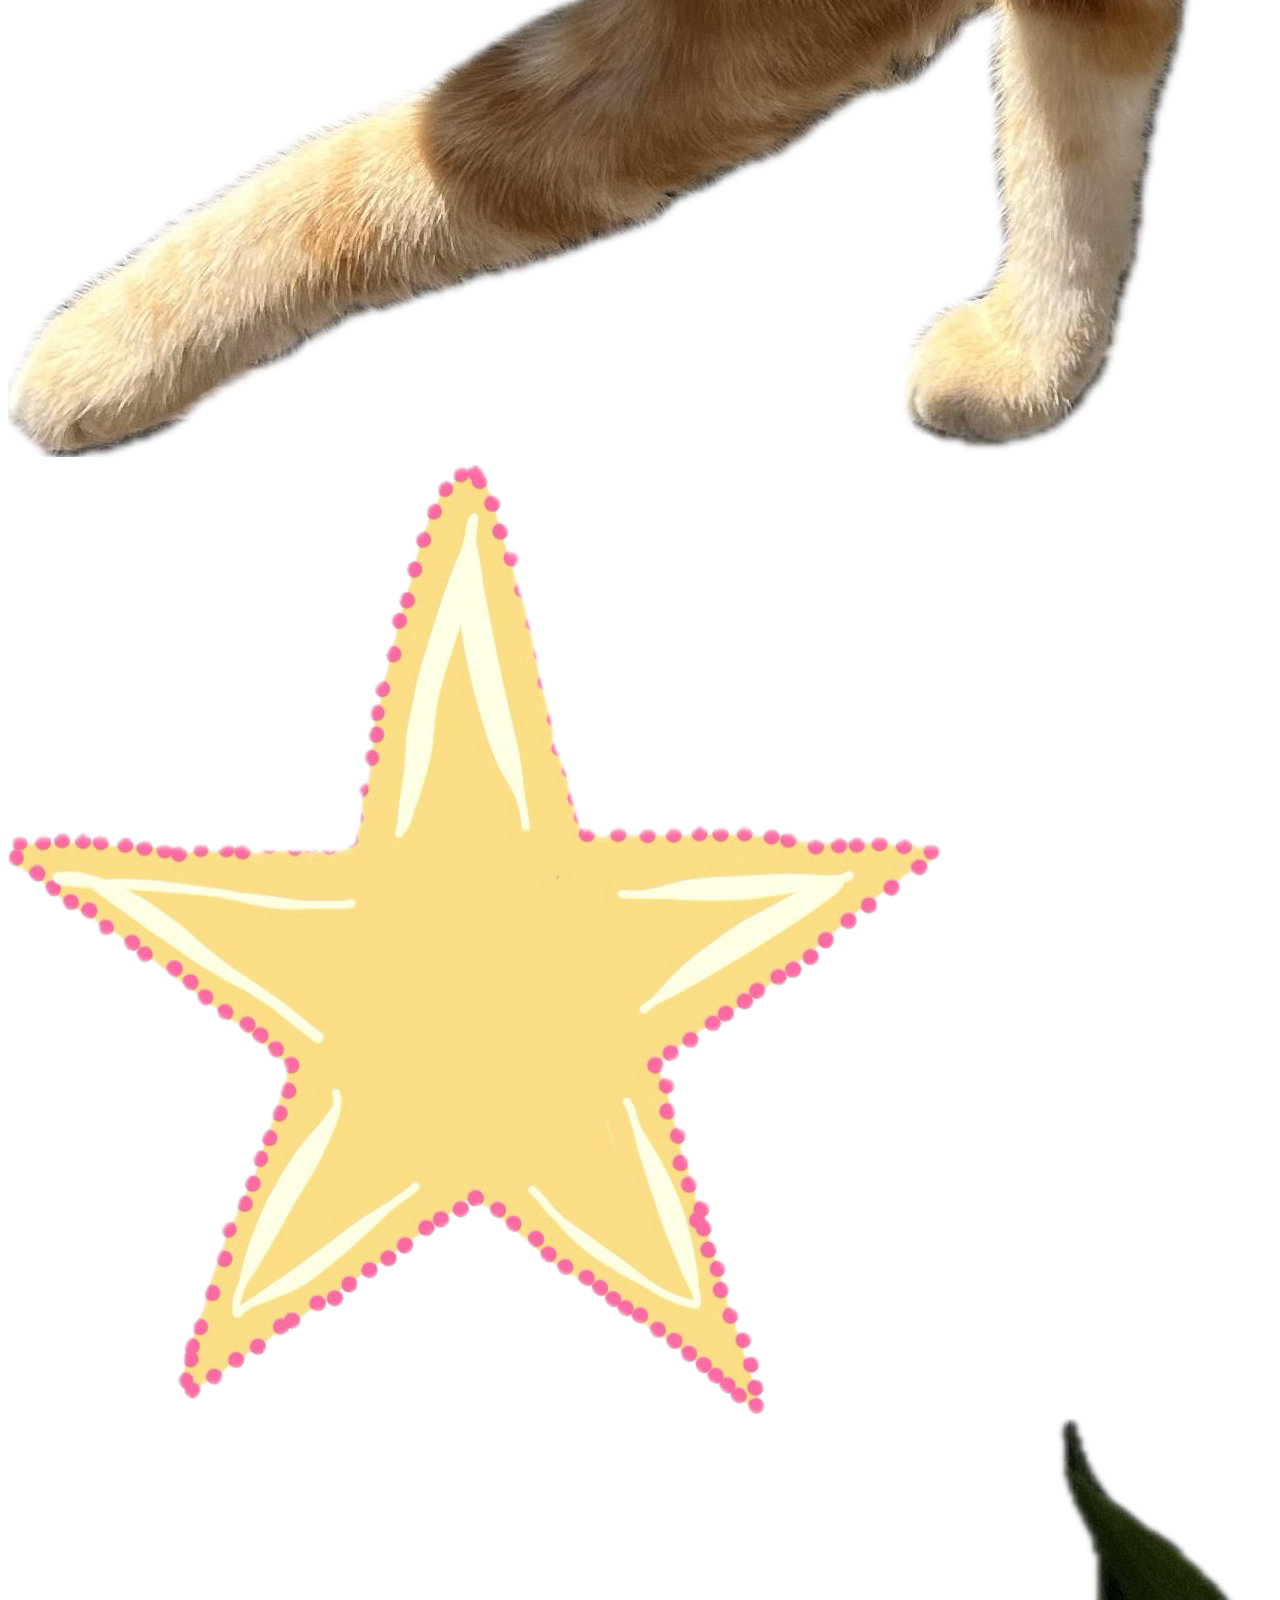
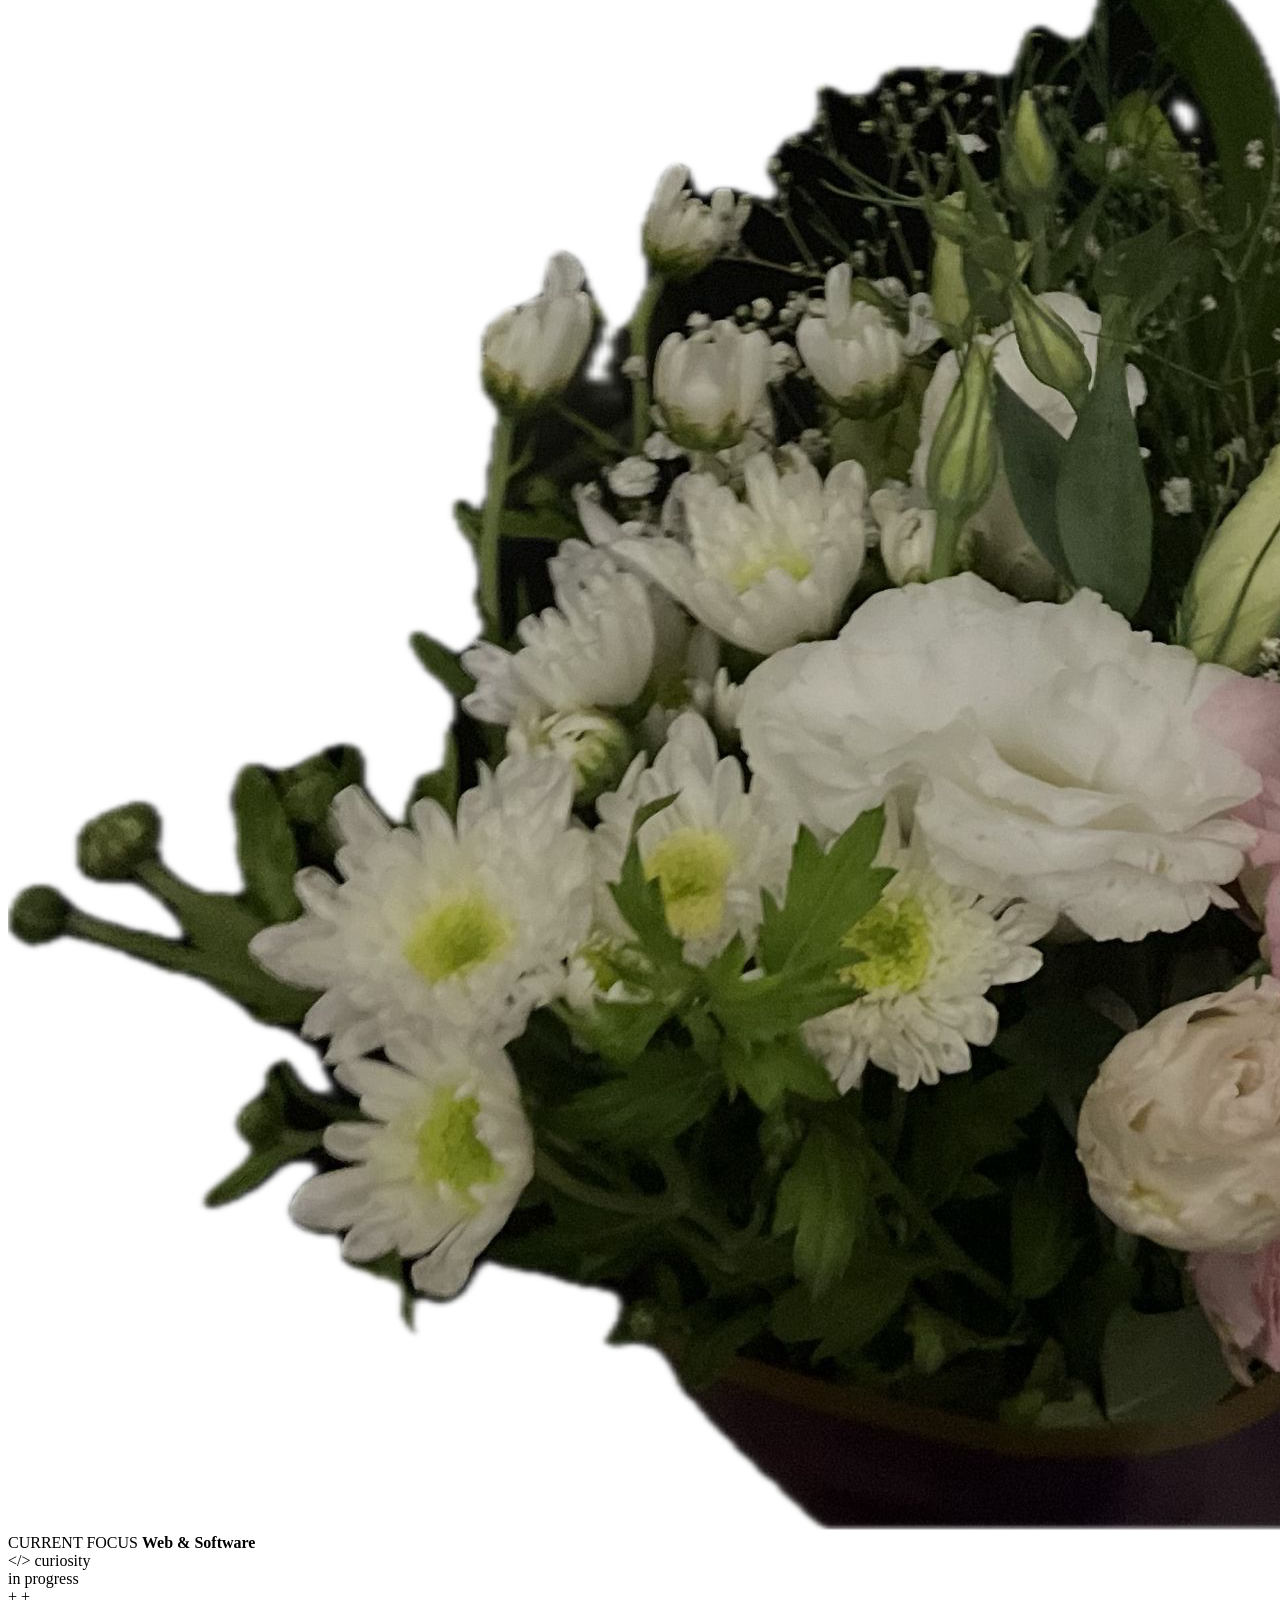
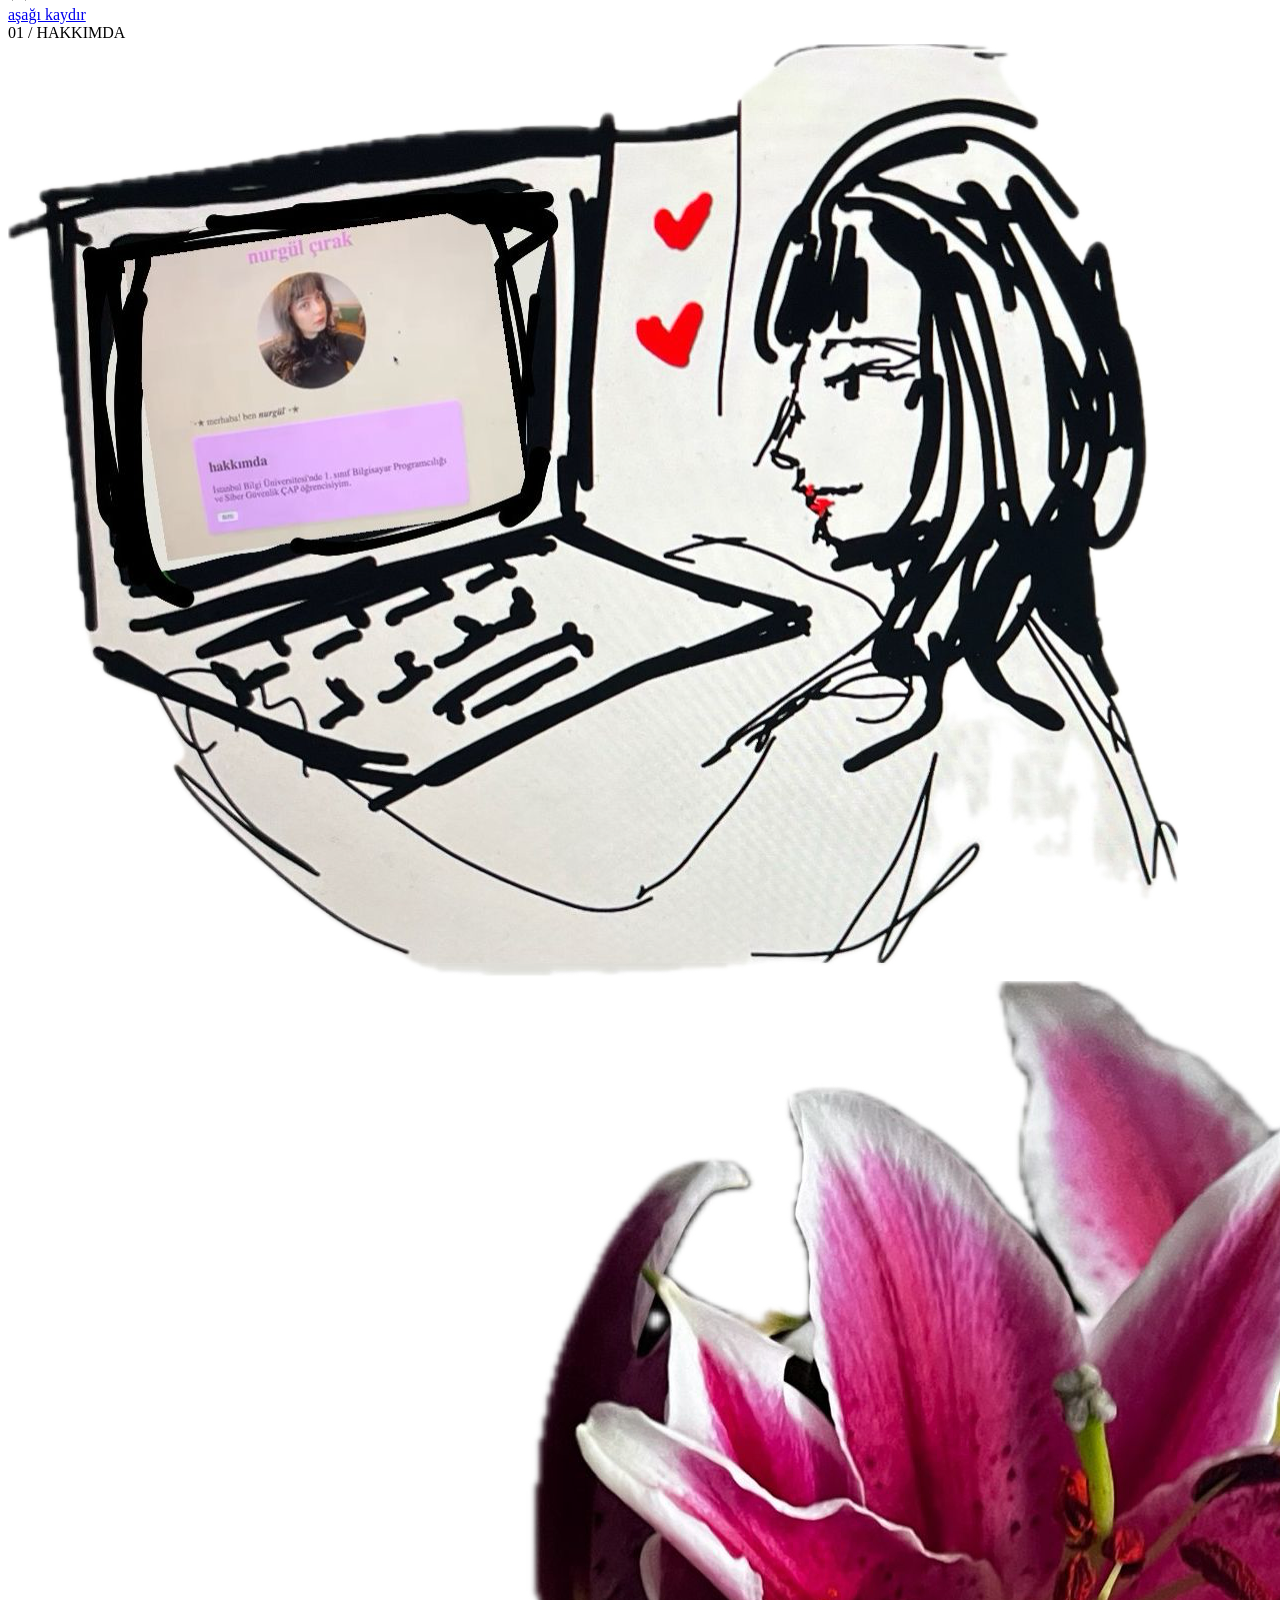
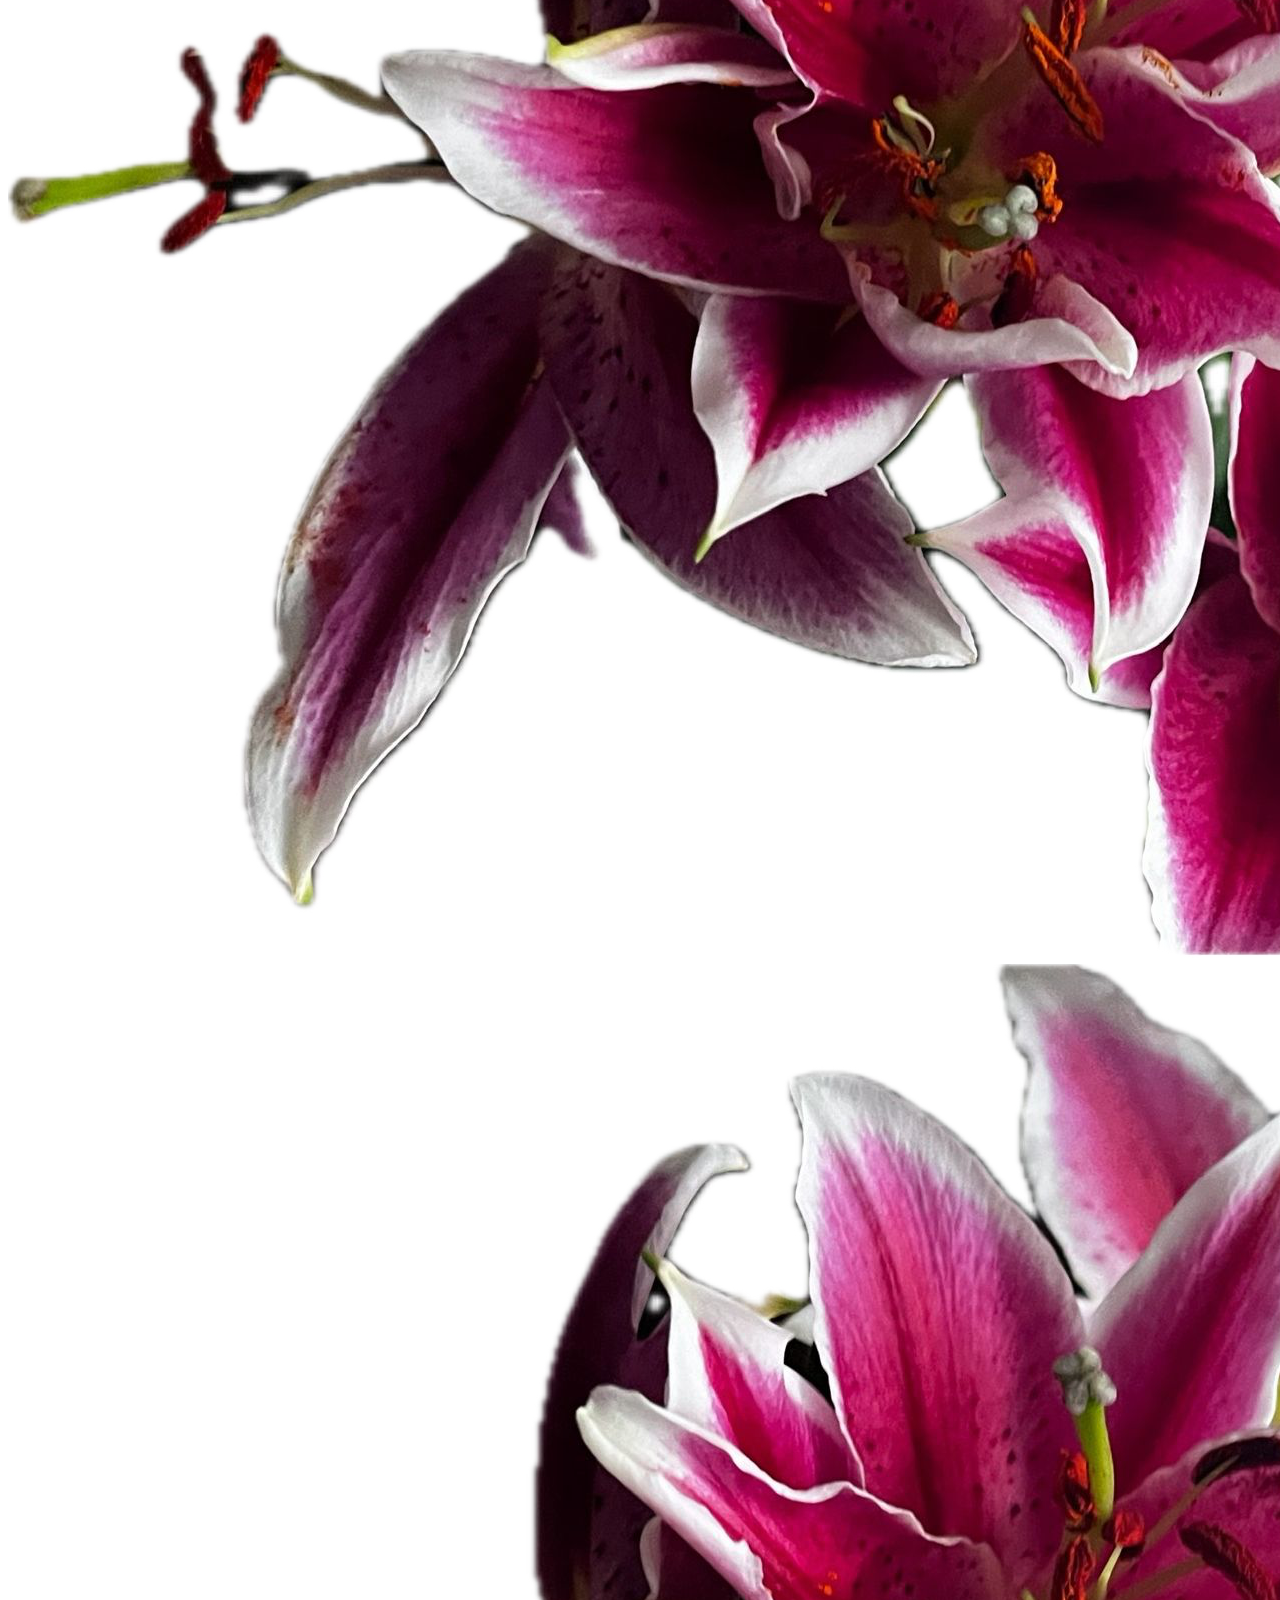
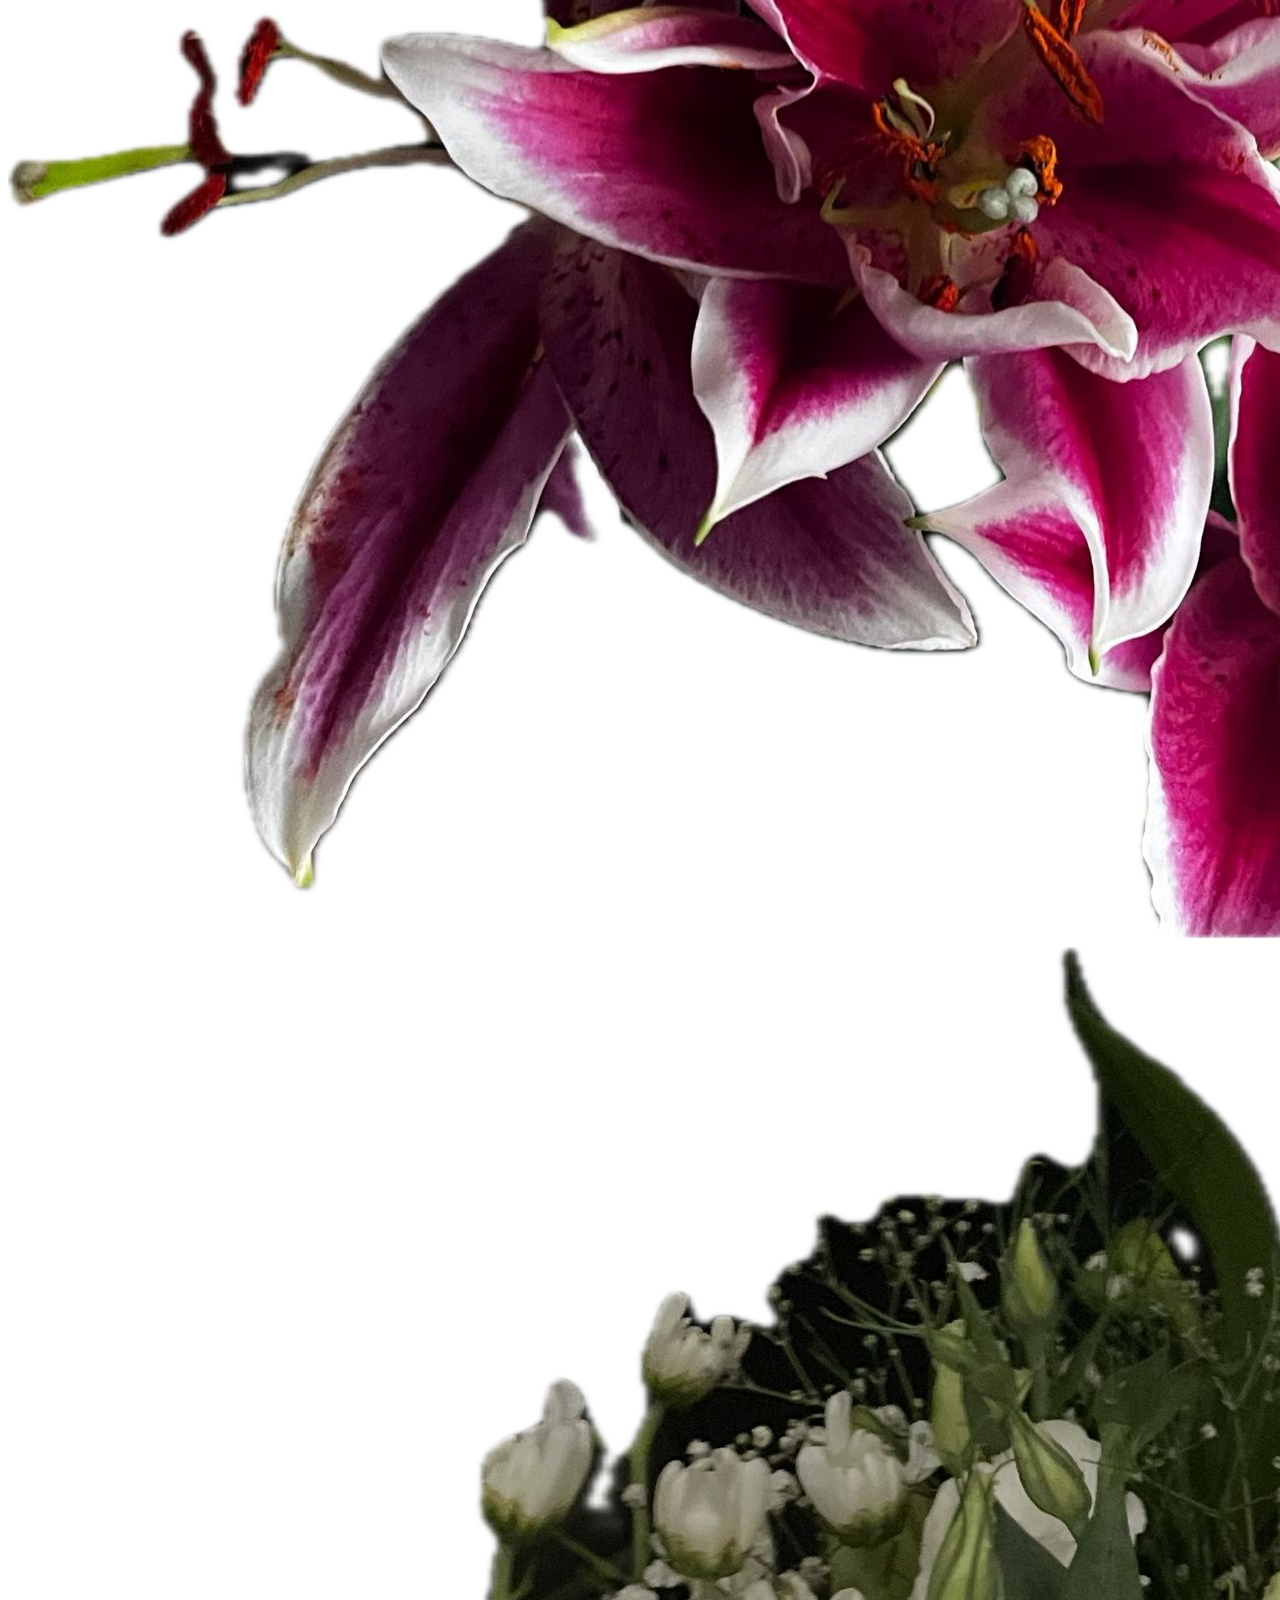
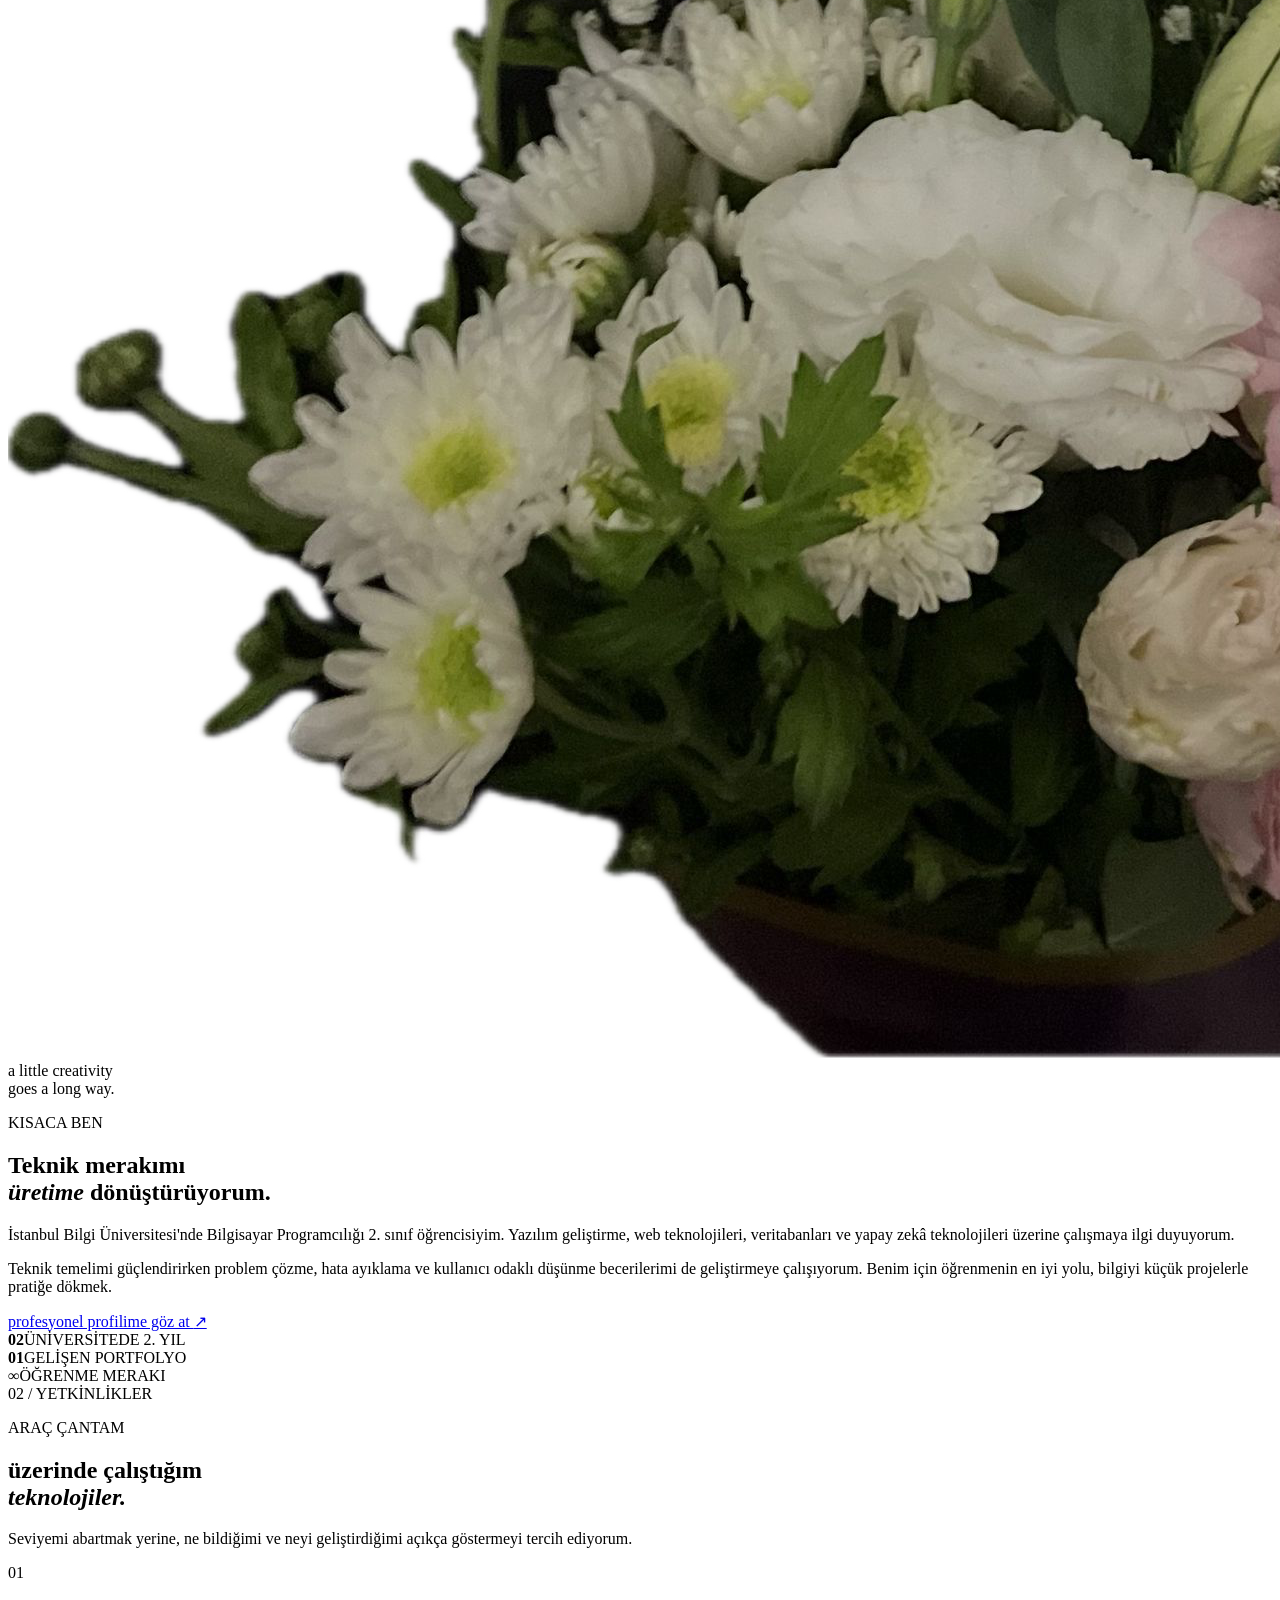
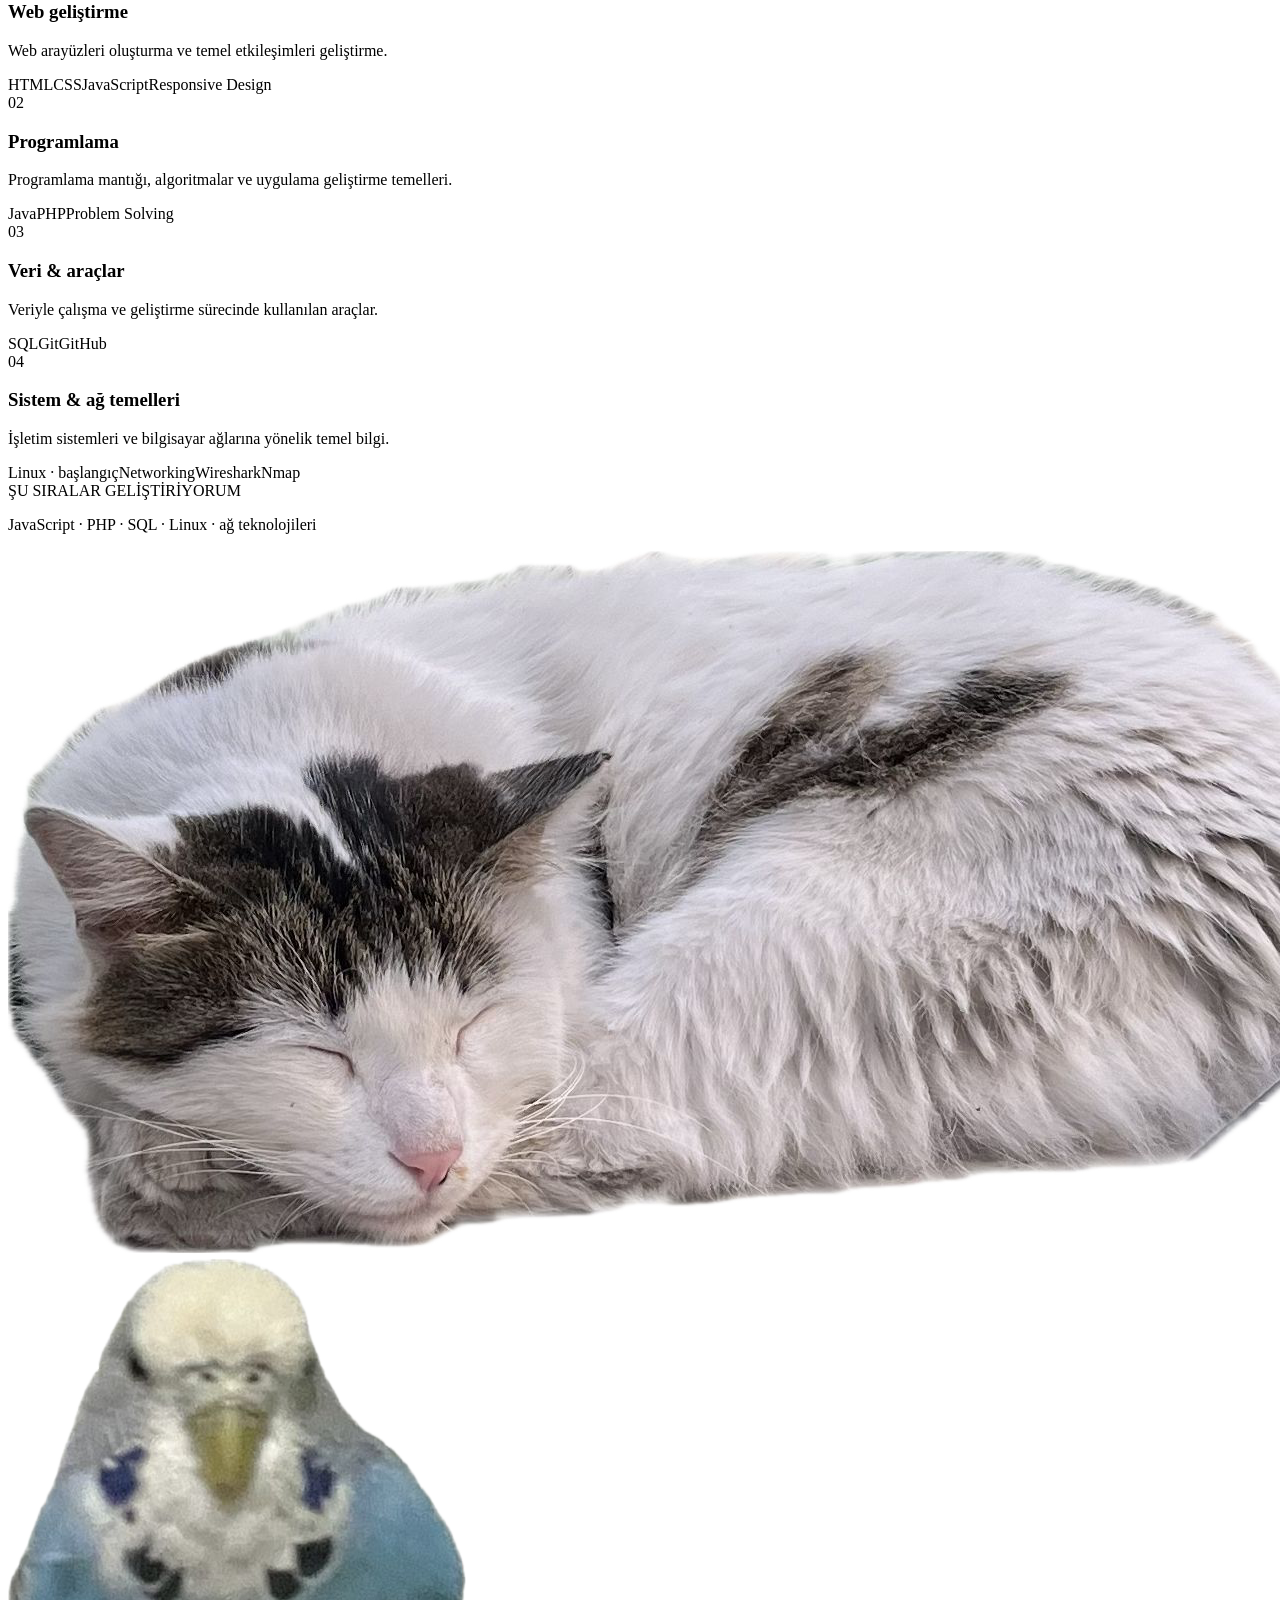
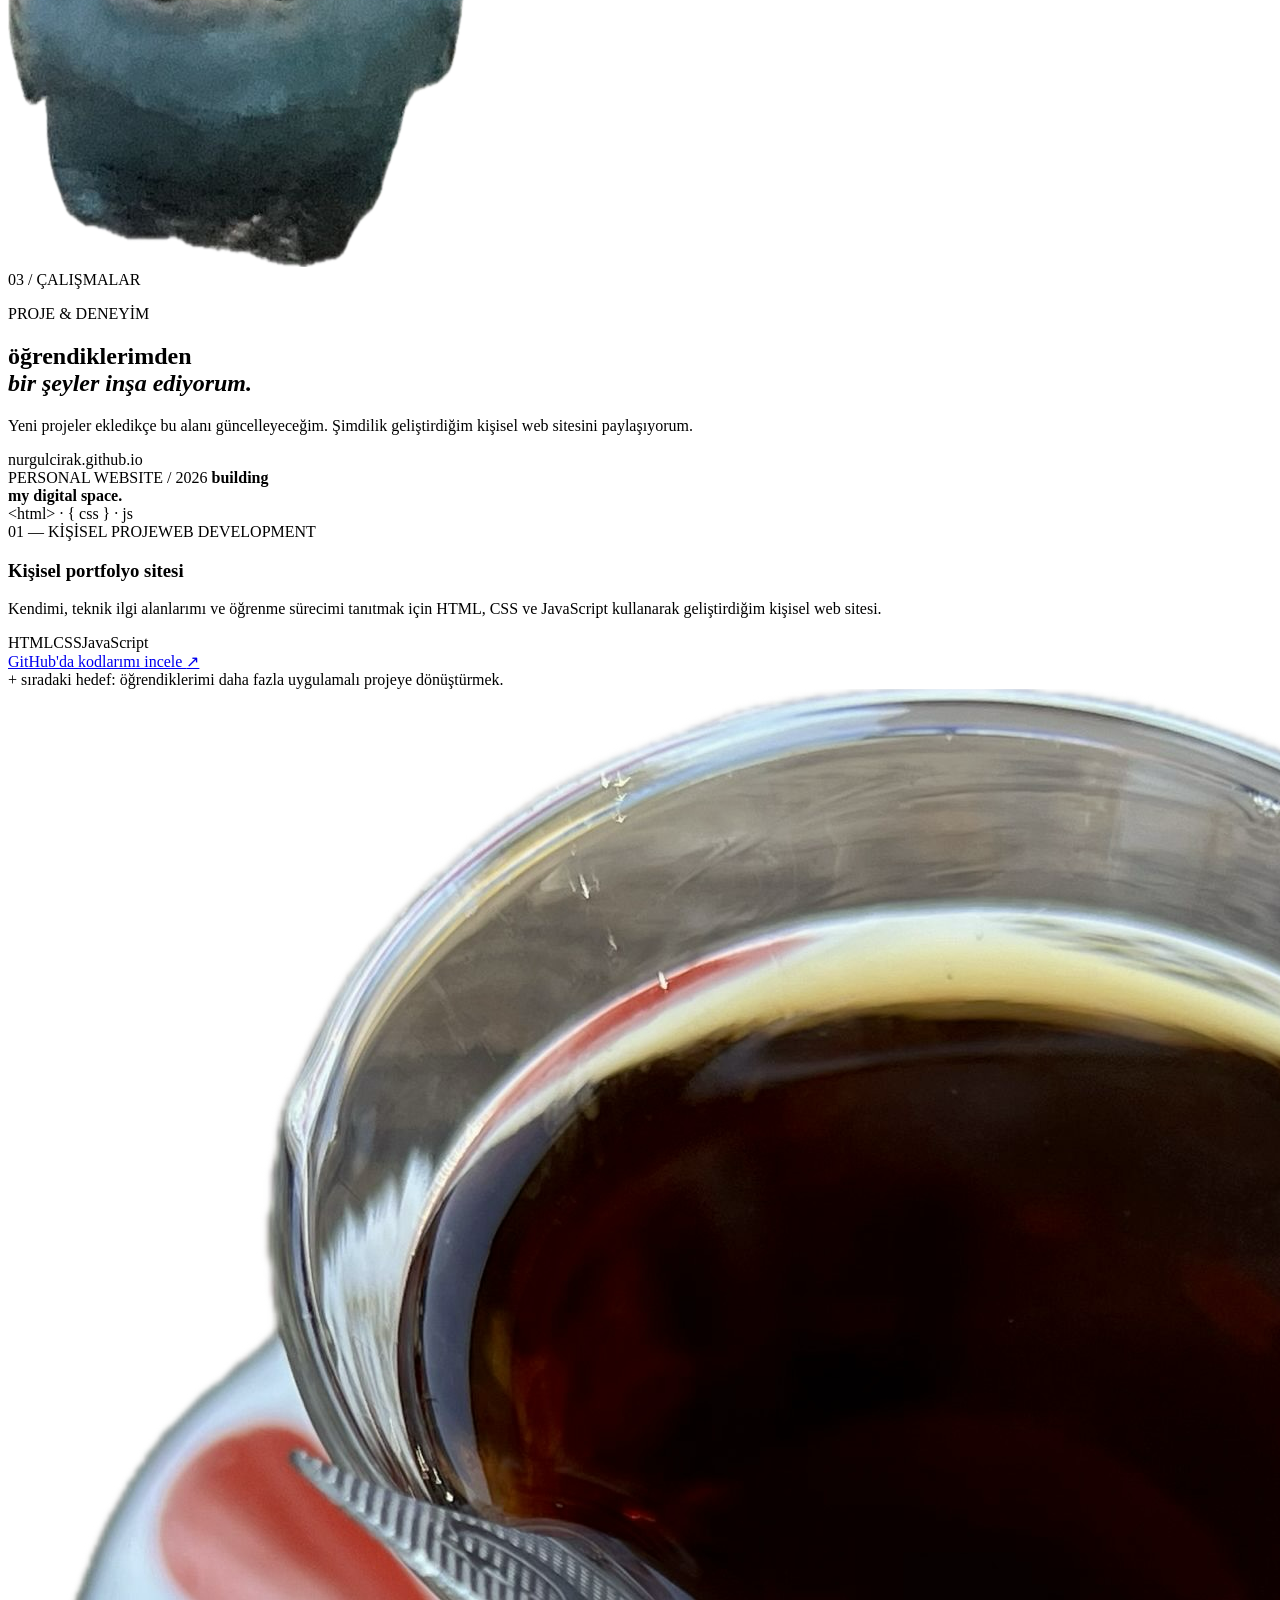
==== commit 34e67687: "Add files via upload" ====
--- a/index.html
+++ b/index.html
@@ -1,230 +1,255 @@
 <!DOCTYPE html>
 <html lang="tr">
 <head>
-    <meta charset="UTF-8">
-    <meta name="viewport" content="width=device-width, initial-scale=1.0">
-    <title>nurgul - Ana Sayfa</title>
-    <link rel="stylesheet" href="style.css">
+  <meta charset="UTF-8">
+  <meta name="viewport" content="width=device-width, initial-scale=1.0">
+  <meta name="description" content="Nurgül Çırak'ın yazılım, web teknolojileri ve öğrenme yolculuğunu keşfedin.">
+  <meta name="theme-color" content="#f5f4f0">
+  <title>Nurgül Çırak | Computer Programming Student</title>
+  <link rel="preconnect" href="https://fonts.googleapis.com">
+  <link rel="preconnect" href="https://fonts.gstatic.com" crossorigin>
+  <link href="https://fonts.googleapis.com/css2?family=DM+Mono:wght@400;500&family=Manrope:wght@400;500;600;700;800&display=swap" rel="stylesheet">
+  <link rel="stylesheet" href="style.css">
 </head>
 <body>
-  <nav class="top-nav">
-  <a href="#hakkimda">Hakkımda</a>
-  <a href="#becerilerim">Becerilerim</a>
-  <a href="#ne-yapiyorum">Ne Yapıyorum?</a>
-  <a href="#iletisim">İletişim</a>
-  <a href="#not-birak">Not Bırak</a>
-</nav>
-   <div class="yildiz-yagmur">
-  <img src="yildiz.png" alt="yıldız" class="yildiz yildiz1">
-  <img src="yildiz.png" alt="yıldız" class="yildiz yildiz2">
-  <img src="yildiz.png" alt="yıldız" class="yildiz yildiz3">
-  <img src="yildiz.png" alt="yıldız" class="yildiz yildiz4">
-  <img src="yildiz.png" alt="yıldız" class="yildiz yildiz5">
-</div>
-  
- <div id="scroll-progress"></div>
-  <div id="scroll-icon">♡</div>
-  <div id="loading-screen">
-  <div class="loading-box">
-    <p class="loading-small">loading...</p>
-    <h1>nurgül’ün websitesi</h1>
-    <p class="loading-text">küçük dijital köşe hazırlanıyor ✿</p>
-  </div>
-</div>
-  <img src="intro.png" alt="sticker" class="intro-sticker">
-  <section class="hosgeldin">
-  <p class="ust-yazi">౨ৎ</p>
-  <h1>ilk websiteme hoş geldin!</h1>
-</section>
-<header>
-  <div class="profil-alani">
-  <img src="nurgul.jpg" alt="profil fotoğrafım" class="profil-foto" onclick="yaziyiGoster()">
-  <p id="merhabaYazi">⋆✮ merhaba! ben <i> <b>nurgül çırak</b></i>˙⋆✮</p>
-</div>
-
-<script>
-  function yaziyiGoster() {
-    const yazi = document.getElementById("merhabaYazi");
-
-    if (yazi.style.display === "block") {
-      yazi.style.display = "none";
-    } else {
-      yazi.style.display = "block";
+  <div class="scroll-progress" id="scrollProgress"></div>
+
+  <header class="site-header">
+    <a class="brand" href="#home" aria-label="Ana sayfa">n<span>.</span>ç</a>
+    <button class="menu-toggle" id="menuToggle" aria-label="Menüyü aç" aria-expanded="false">
+      <span></span><span></span>
+    </button>
+    <nav class="nav-links" id="navLinks" aria-label="Ana navigasyon">
+      <a href="#about">hakkımda</a>
+      <a href="#skills">yetkinlikler</a>
+      <a href="#work">çalışmalar</a>
+      <a href="#contact" class="nav-contact">iletişim <span>↗</span></a>
+    </nav>
+  </header>
+
+  <main>
+    <section class="hero section-wrap" id="home">
+      <div class="hero-copy">
+        <p class="eyebrow"><span class="status-dot"></span> bilgisayar programcılığı · 2. sınıf</p>
+        <h1>merhaba, ben<br><span>nurgül çırak.</span></h1>
+        <p class="hero-description">
+          Yazılım geliştirme, web teknolojileri ve dijital ürünlerle ilgilenen
+          bir bilgisayar programcılığı öğrencisiyim. Öğrendiklerimi deneyerek,
+          üreterek ve merak ettiğim konuların peşinden giderek geliştiriyorum.
+        </p>
+        <div class="hero-actions">
+          <a class="button button-dark" href="#work">çalışmalarımı gör <span>↘</span></a>
+          <a class="text-link" href="https://www.linkedin.com/in/nurgulcirak/" target="_blank" rel="noreferrer">linkedin profilim ↗</a>
+        </div>
+        <div class="hero-meta">
+          <span>İSTANBUL, TÜRKİYE</span>
+          <span>ÖĞREN · ÜRET · GELİŞTİR</span>
+        </div>
+      </div>
+
+      <div class="hero-art" aria-label="Kişisel profil alanı">
+        <div class="art-grid"></div>
+        <div class="orbit orbit-one"></div>
+        <div class="orbit orbit-two"></div>
+        <div class="hero-photo-frame">
+          <img src="nurgul.jpg" alt="Nurgül Çırak" class="hero-photo">
+          <span class="photo-caption">that's me — nurgül</span>
+        </div>
+        <img src="intro.png" alt="Nurgül'ün bilgisayar başında çizimi" class="hero-sticker" aria-hidden="true">
+        <img src="yildiz.png" alt="" class="hero-star" aria-hidden="true">
+        <img src="buket.png" alt="" class="hero-bouquet" aria-hidden="true">
+        <div class="floating-card card-top">
+          <span class="mini-label">CURRENT FOCUS</span>
+          <strong>Web & Software</strong>
+        </div>
+        <div class="floating-card card-bottom">
+          <span class="code-mark">&lt;/&gt;</span>
+          <span>curiosity<br>in progress</span>
+        </div>
+        <span class="art-cross cross-one">+</span>
+        <span class="art-cross cross-two">+</span>
+      </div>
+      <a class="scroll-cue" href="#about"><span></span> aşağı kaydır</a>
+    </section>
+
+    <section class="about section-wrap section-block" id="about">
+      <div class="section-index">01 / HAKKIMDA</div>
+      <div class="about-content">
+        <div class="about-visual">
+          <img src="nur.png" alt="Nurgül'ü temsil eden çizim" class="about-illustration">
+          <img src="cicek3.png" alt="" class="about-flower about-flower-left" aria-hidden="true">
+          <img src="cicek4.png" alt="" class="about-flower about-flower-right" aria-hidden="true">
+          <img src="buket2.png" alt="" class="about-bouquet" aria-hidden="true">
+          <div class="about-visual-note">a little creativity<br>goes a long way.</div>
+        </div>
+        <div class="about-heading">
+          <p class="section-kicker">KISACA BEN</p>
+          <h2>Teknik merakımı<br><em>üretime</em> dönüştürüyorum.</h2>
+        </div>
+        <div class="about-text">
+          <p>
+            İstanbul Bilgi Üniversitesi'nde Bilgisayar Programcılığı 2. sınıf
+            öğrencisiyim. Yazılım geliştirme, web teknolojileri, veritabanları
+            ve yapay zekâ teknolojileri üzerine çalışmaya ilgi duyuyorum.
+          </p>
+          <p>
+            Teknik temelimi güçlendirirken problem çözme, hata ayıklama ve
+            kullanıcı odaklı düşünme becerilerimi de geliştirmeye çalışıyorum.
+            Benim için öğrenmenin en iyi yolu, bilgiyi küçük projelerle
+            pratiğe dökmek.
+          </p>
+          <a class="inline-link" href="https://www.linkedin.com/in/nurgulcirak/" target="_blank" rel="noreferrer">profesyonel profilime göz at <span>↗</span></a>
+        </div>
+      </div>
+      <div class="stats-row">
+        <div class="stat"><strong>02</strong><span>ÜNİVERSİTEDE 2. YIL</span></div>
+        <div class="stat"><strong>01</strong><span>GELİŞEN PORTFOLYO</span></div>
+        <div class="stat"><strong>∞</strong><span>ÖĞRENME MERAKI</span></div>
+      </div>
+    </section>
+
+    <section class="skills section-wrap section-block" id="skills">
+      <div class="section-index">02 / YETKİNLİKLER</div>
+      <div class="section-heading">
+        <div>
+          <p class="section-kicker">ARAÇ ÇANTAM</p>
+          <h2>üzerinde çalıştığım<br><em>teknolojiler.</em></h2>
+        </div>
+        <p class="heading-note">Seviyemi abartmak yerine, ne bildiğimi ve neyi geliştirdiğimi açıkça göstermeyi tercih ediyorum.</p>
+      </div>
+
+      <div class="skill-grid">
+        <article class="skill-card">
+          <span class="skill-number">01</span>
+          <h3>Web geliştirme</h3>
+          <p>Web arayüzleri oluşturma ve temel etkileşimleri geliştirme.</p>
+          <div class="tags"><span>HTML</span><span>CSS</span><span>JavaScript</span><span>Responsive Design</span></div>
+        </article>
+        <article class="skill-card">
+          <span class="skill-number">02</span>
+          <h3>Programlama</h3>
+          <p>Programlama mantığı, algoritmalar ve uygulama geliştirme temelleri.</p>
+          <div class="tags"><span>Java</span><span>PHP</span><span>Problem Solving</span></div>
+        </article>
+        <article class="skill-card">
+          <span class="skill-number">03</span>
+          <h3>Veri & araçlar</h3>
+          <p>Veriyle çalışma ve geliştirme sürecinde kullanılan araçlar.</p>
+          <div class="tags"><span>SQL</span><span>Git</span><span>GitHub</span></div>
+        </article>
+        <article class="skill-card">
+          <span class="skill-number">04</span>
+          <h3>Sistem & ağ temelleri</h3>
+          <p>İşletim sistemleri ve bilgisayar ağlarına yönelik temel bilgi.</p>
+          <div class="tags"><span>Linux · başlangıç</span><span>Networking</span><span>Wireshark</span><span>Nmap</span></div>
+        </article>
+      </div>
+      <div class="learning-strip">
+        <span class="learning-label"><span class="status-dot"></span> ŞU SIRALAR GELİŞTİRİYORUM</span>
+        <p>JavaScript · PHP · SQL · Linux · ağ teknolojileri</p>
+        <div class="learning-cat"><img src="kedi.png" alt="turuncu kedi stickerı"></div>
+        <img src="kus.png" alt="" class="learning-bird" aria-hidden="true">
+      </div>
+    </section>
+
+    <section class="work section-wrap section-block" id="work">
+      <div class="section-index">03 / ÇALIŞMALAR</div>
+      <div class="section-heading">
+        <div>
+          <p class="section-kicker">PROJE & DENEYİM</p>
+          <h2>öğrendiklerimden<br><em>bir şeyler inşa ediyorum.</em></h2>
+        </div>
+        <p class="heading-note">Yeni projeler ekledikçe bu alanı güncelleyeceğim. Şimdilik geliştirdiğim kişisel web sitesini paylaşıyorum.</p>
+      </div>
+
+      <article class="project-card">
+        <div class="project-visual">
+          <div class="browser-bar"><i></i><i></i><i></i><span>nurgulcirak.github.io</span></div>
+          <div class="project-preview">
+            <span class="preview-small">PERSONAL WEBSITE / 2026</span>
+            <strong>building<br>my digital space<span>.</span></strong>
+            <div class="preview-lines"><i></i><i></i><i></i></div>
+            <div class="preview-chip">&lt;html&gt; · { css } · js</div>
+          </div>
+        </div>
+        <div class="project-info">
+          <div class="project-topline"><span>01 — KİŞİSEL PROJE</span><span>WEB DEVELOPMENT</span></div>
+          <h3>Kişisel portfolyo sitesi</h3>
+          <p>Kendimi, teknik ilgi alanlarımı ve öğrenme sürecimi tanıtmak için HTML, CSS ve JavaScript kullanarak geliştirdiğim kişisel web sitesi.</p>
+          <div class="tags"><span>HTML</span><span>CSS</span><span>JavaScript</span></div>
+          <a class="inline-link" href="https://github.com/nurgulcirak" target="_blank" rel="noreferrer">GitHub'da kodlarımı incele <span>↗</span></a>
+        </div>
+      </article>
+
+      <div class="work-note"><span>+</span> sıradaki hedef: öğrendiklerimi daha fazla uygulamalı projeye dönüştürmek.</div>
+      <div class="tea-note">
+        <img src="cay.png" alt="Bir fincan çay" class="tea-image">
+        <p>one cup of tea closer to my goals.</p>
+        <img src="cicek3.png" alt="" class="tea-flower" aria-hidden="true">
+      </div>
+    </section>
+
+    <section class="contact section-wrap" id="contact">
+      <div class="section-index">04 / İLETİŞİM</div>
+      <div class="contact-main">
+        <p class="section-kicker">BİRLİKTE ÜRETELİM</p>
+        <h2>bir fikrin mi var?<br><em>konuşalım.</em></h2>
+        <p class="contact-description">Staj, iş birliği veya teknoloji üzerine sohbet etmek için benimle bağlantı kurabilirsin.</p>
+        <div class="contact-actions">
+          <a class="button button-light" href="https://www.linkedin.com/in/nurgulcirak/" target="_blank" rel="noreferrer">LinkedIn <span>↗</span></a>
+          <a class="button button-outline" href="https://github.com/nurgulcirak" target="_blank" rel="noreferrer">GitHub <span>↗</span></a>
+        </div>
+      </div>
+      <footer class="site-footer">
+        <img src="avatar.png" alt="" class="footer-avatar" aria-hidden="true">
+        <a class="brand brand-footer" href="#home">n<span>.</span>ç</a>
+        <span>© 2026 Nurgül Çırak</span>
+        <a href="#home">başa dön ↑</a>
+      </footer>
+    </section>
+  </main>
+
+  <script>
+    const progress = document.getElementById("scrollProgress");
+    const menuToggle = document.getElementById("menuToggle");
+    const navLinks = document.getElementById("navLinks");
+
+    function updateProgress() {
+      const scrollable = document.documentElement.scrollHeight - window.innerHeight;
+      const percentage = scrollable > 0 ? (window.scrollY / scrollable) * 100 : 0;
+      progress.style.width = `${percentage}%`;
     }
-  }
-</script>
-</div>
-<div class="profil-wrapper">
- <img src="cicek3.png" alt="sol çiçek" class="cicek cicek-sol">
-
-  <img src="cicek4.png" alt="sağ çiçek" class="cicek cicek-sag">
-  <img src="cicek3.png" alt="sol çiçek" class="cicek cicek-sol">
-
-  <img src="cicek4.png" alt="sağ çiçek" class="cicek cicek-sag">
-  <img src="cicek3.png" alt="sol çiçek" class="cicek cicek-sol">
- 
-  <img src="cicek4.png" alt="sağ çiçek" class="cicek cicek-sag">
-
-
-</div>
-</div>
-</header>
-<main>
-    <section id="hakkimda" class="İçerik">
-<h2>hakkımda</h2>
-<p> <hr>istanbul bilgi üniversitesi’nde bilgisayar programcılığı 2. sınıf öğrencisiyim. yazılım geliştirme, yapay zekâ teknolojileri ve dijital ürünler üzerine çalışmaya ilgi duyuyorum. web teknolojileri, programlama ve veritabanları alanındaki teknik bilgilerimi geliştirirken yeni teknolojileri keşfetmeye ve öğrendiklerimi projelere dönüştürmeye önem veriyorum. merak, yaratıcılık ve sürekli öğrenme motivasyonuyla kendimi hem teknik hem de tasarım açısından geliştirmeyi hedefliyorum.</p>
-
-<a href="https://www.linkedin.com/in/nurgulcirak/" id="button"> gelişimimi izle ୨ৎ</a>
-    </section>
-    <img src="nur.png" alt="çizim" class="cizim-ben">  
-<br>
-<br>
-<h3>  ּ ֶָ֢.°❀.ೃ࿔*. ݁₊ ⊹ . ݁˖ . ݁</h3> ּ
-<section id="becerilerim" class="İçerik2">
-<h2>becerilerim & öğrenme aşamasındakiler</h2>
-<p> <hr> teknik becerilerimi adım adım geliştirirken;<b>html, css, javascript, java </b>ve <b>github</b> ile üretmeyi, <i><b>ağ temelleri ve linux </b></i> ile sistemleri daha iyi anlamayı öğreniyorum. bunun yanında <b>responsive tasarım, problem çözme, hata ayıklama, arayüz odaklı düşünme</b> ve <b> teknik araştırma </b> gibi alanlarda da kendimi geliştirmeye devam ediyorum. öğrenme sürecimi, estetik bakış açımı ve teknik merakımı bir araya getirerek zamanla daha güçlü işler ortaya koymayı hedefliyorum. </p>
-
-<div class="profil-wrapper">
-  <img src="kedi.png" alt="sol çiçek" class="cicek kedi-sol">
-
-  <img src="kedi.png" alt="sağ çiçek" class="cicek kedi-sag">
-  <img src="kedi.png" alt="sol çiçek" class="cicek kedi-sol">
-
-  <img src="kedi.png" alt="sağ çiçek" class="cicek cicek-sag">
-  <img src="kedi.png" alt="sol çiçek" class="cicek kedi-sol">
-
-  <img src="kedi.png" alt="sağ çiçek" class="cicek kedi-sag">
-  <img src="kedi.png" alt="sol çiçek" class="cicek kedi-sol">
-
-  <img src="kedi.png" alt="sağ çiçek" class="cicek kedi-sag">
-  <img src="kedi.png" alt="sol çiçek" class="cicek kedi-sol">
-
-  <img src="kedi.png" alt="sağ çiçek" class="cicek cicek-sag">
-  <img src="kedi.png" alt="sol çiçek" class="cicek kedi-sol">
-
-  <img src="kedi.png" alt="sağ çiçek" class="cicek kedi-sag">
-</div>
-</section>
-<div class="cay-alani">
-  <img src="cay.png" alt="çay" id="cay">
-  <p id="cay-notu">one cup of tea closer to my goals ☕</p>
-<script>
-  const cay = document.getElementById("cay");
-  const cayNotu = document.getElementById("cay-notu");
-
-  cay.addEventListener("click", function() {
-    if (cayNotu.style.display === "none" || cayNotu.style.display === "") {
-      cayNotu.style.display = "block";
-    } else {
-      cayNotu.style.display = "none";
-    }
-  });
-</script>
-</div>
-<h3>  ּ ֶָ֢.°❀.ೃ࿔*. ݁₊ ⊹ . ݁˖ . ݁</h3> ּ
-
-<section id="iletisim" class="İçerik3">
-<h2> iletişim </h2>
-  <ul class="iletisim-listesi"> 
-  <li>github -- <a href="https://github.com/nurgulcirak">kodlarım ve çalışmalarım</a></li>
-
-
-</ul>
-</main>
-<section id="ne-yapiyorum" class="su-an-kutusu">
-  <h2>şu an...</h2>
-
-  <div class="su-an-icerik">
-    <p id="ogreniyorum">öğrendiğim şey: HTML & CSS</p>
-    <p id="film">sevdiğim film: In the Mood for Love</p>
-    <p id="sarki">dinlediğim şarkı: yumuşak bir playlist ✿</p>
-  </div>
-
-  <button onclick="yenileSuAn()">Yenile ♡</button>
-</section>
-<script>
-  const ogrenilenler = [
-    "HTML & CSS",
-    "JavaScript",
-    "Responsive design",
-    "Web tasarımı",
-    "React"
-  ];
-
-  const filmler = [
-    "In the Mood for Love",
-    "La la land",
-    "Submarine",
-    "Manchester by the Sea",
-    "Toy Story"
-  ];
-
-  const sarkilar = [
-    "So Real --Jeff Buckley",
-    "Bug like an Angel -- Mitski",
-    "Vienna -- Billy Joel",
-    "I Know It's Over --The Smiths",
-    "My Way -- Frank Sinatra"
-  ];
-
-  function yenileSuAn() {
-    const randomOgreniyorum = ogrenilenler[Math.floor(Math.random() * ogrenilenler.length)];
-    const randomFilm = filmler[Math.floor(Math.random() * filmler.length)];
-    const randomSarki = sarkilar[Math.floor(Math.random() * sarkilar.length)];
-
-    document.getElementById("ogreniyorum").textContent = "Öğrendiğim şey: " + randomOgreniyorum;
-    document.getElementById("film").textContent = "Sevdiğim film: " + randomFilm;
-    document.getElementById("sarki").textContent = "Dinlediğim şey: " + randomSarki;
-  }
-</script>
-<div class="easter-egg">
-  <span id="kalp" class="tiklanabilir">♡</span>
-  <p id="mesaj" class="gizli"> film ve şarkı önerilerinize açığım:) </p>
-</div>
-
-<script>
-  const kalp = document.getElementById("kalp");
-  const mesaj = document.getElementById("mesaj");
-
-  kalp.addEventListener("click", function () {
-    if (mesaj.style.display === "none" || mesaj.style.display === "") {
-      mesaj.style.display = "block";
-    } else {
-      mesaj.style.display = "none";
-    }
-  });
-</script>
-<footer>
- <section id="not-birak" class="tavsiye-bolumu">
-  <h2>bana bi' not bırak</h2>
-  <p>౨ৎ ⋆｡˚ ♡ ˚｡⋆</p>
-  <p class="tavsiye-aciklama">tavsiye ve görüşlerini yazabilirsin! ✿</p>
-<img src="avatar.png" alt="sticker" class="avatar-sticker">
-  <form class="tavsiye-formu">
-    <input type="text" placeholder="Adın">
-    <textarea placeholder="Tavsiyeni buraya yaz..."></textarea>
-    <button type="submit">Gönder ♡</button>
-    <p class="form-notu">bu minik not kutusu şu an sadece görünüm amaçlıdır — mesajlar henüz bana ulaşmıyor :)</p>
-  </form>
-</section>
-<p>&copy; 2026 Nurgül Çırak </p>
-</footer>
-</div>
-<script>
-  window.addEventListener("load", function() {
-    setTimeout(function() {
-      document.getElementById("loading-screen").classList.add("loading-hidden");
-    }, 1800);
-  });
-</script>
-<script>
-  window.addEventListener("scroll", function () {
-    const scrollTop = document.documentElement.scrollTop || document.body.scrollTop;
-    const scrollHeight = document.documentElement.scrollHeight - document.documentElement.clientHeight;
-    const scrollPercent = (scrollTop / scrollHeight) * 100;
-
-    document.getElementById("scroll-progress").style.width = scrollPercent + "%";
-  });
-</script>
+
+    window.addEventListener("scroll", updateProgress, { passive: true });
+    updateProgress();
+
+    menuToggle.addEventListener("click", () => {
+      const isOpen = navLinks.classList.toggle("is-open");
+      menuToggle.setAttribute("aria-expanded", String(isOpen));
+      menuToggle.setAttribute("aria-label", isOpen ? "Menüyü kapat" : "Menüyü aç");
+    });
+
+    navLinks.querySelectorAll("a").forEach(link => {
+      link.addEventListener("click", () => {
+        navLinks.classList.remove("is-open");
+        menuToggle.setAttribute("aria-expanded", "false");
+      });
+    });
+
+    const revealItems = document.querySelectorAll(".section-block, .project-card, .contact-main");
+    const observer = new IntersectionObserver((entries) => {
+      entries.forEach(entry => {
+        if (entry.isIntersecting) {
+          entry.target.classList.add("is-visible");
+          observer.unobserve(entry.target);
+        }
+      });
+    }, { threshold: 0.12 });
+
+    revealItems.forEach(item => {
+      item.classList.add("reveal");
+      observer.observe(item);
+    });
+  </script>
 </body>
 </html>
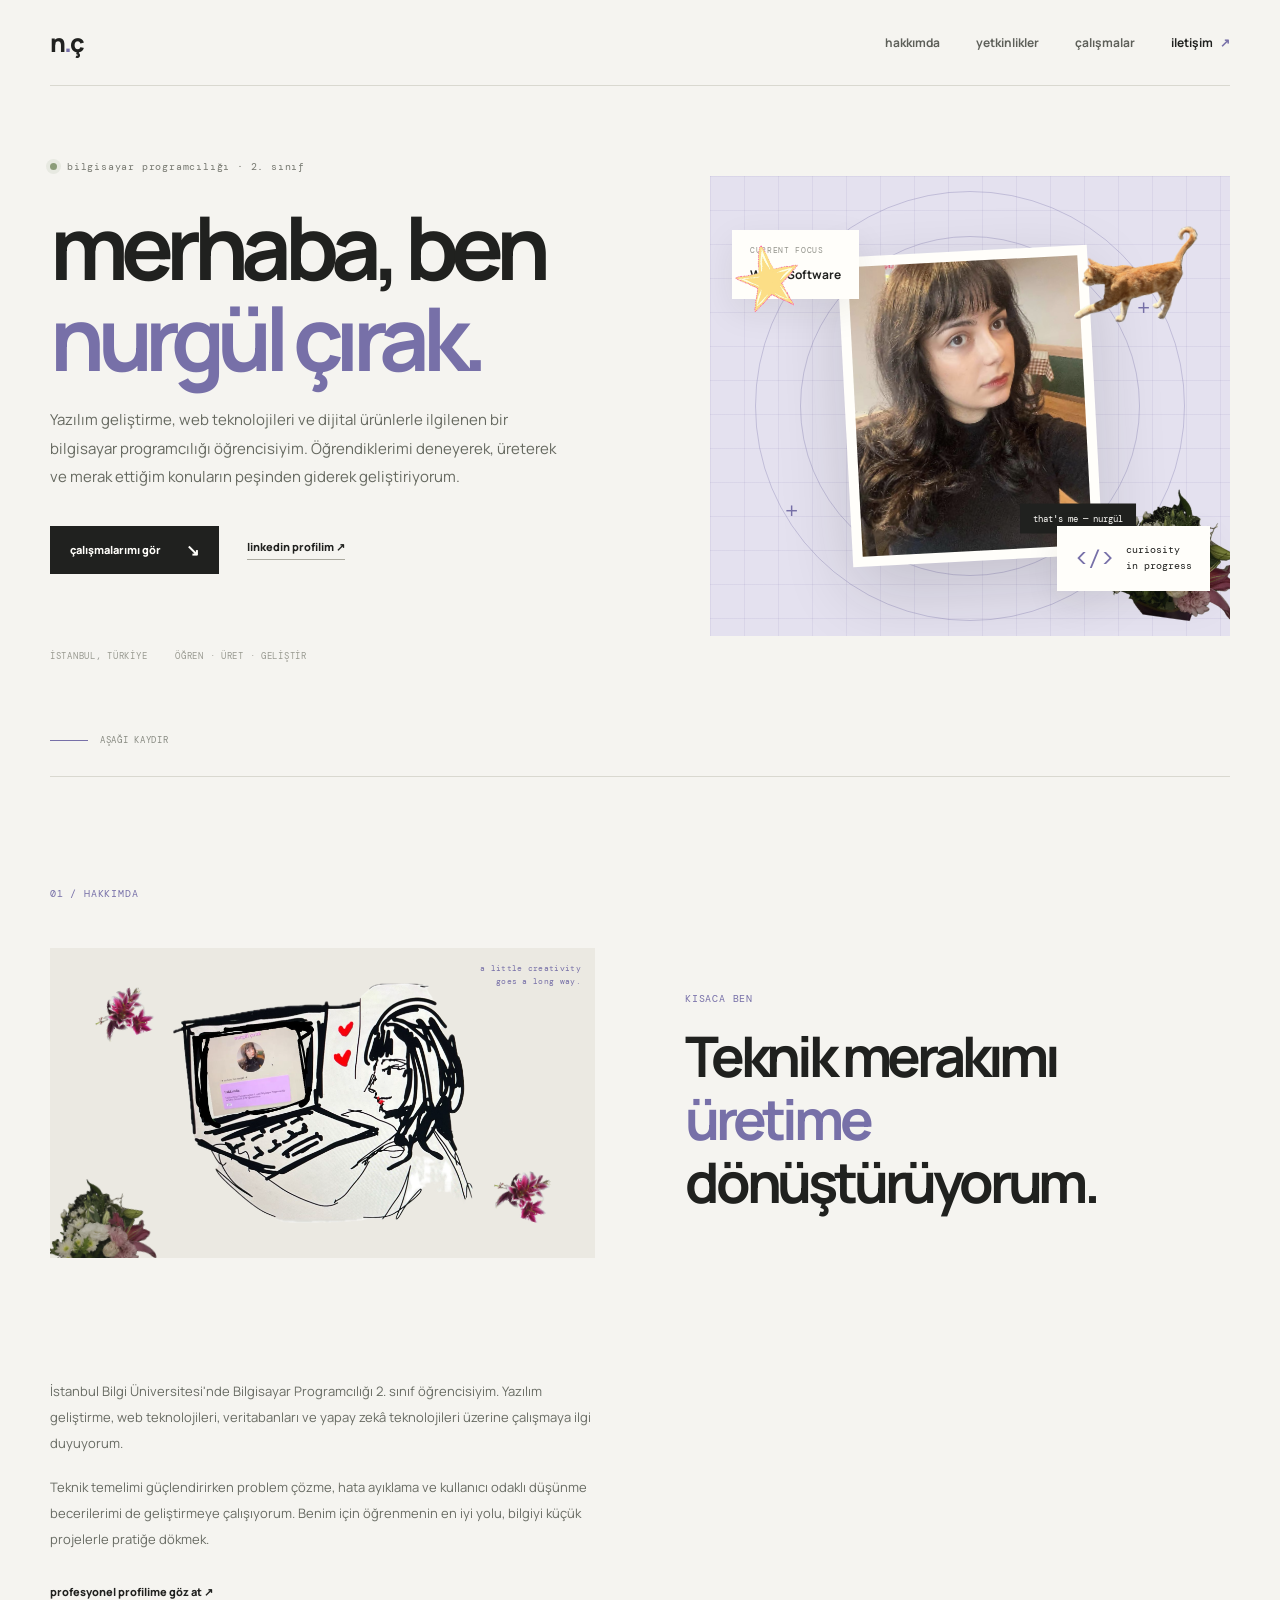
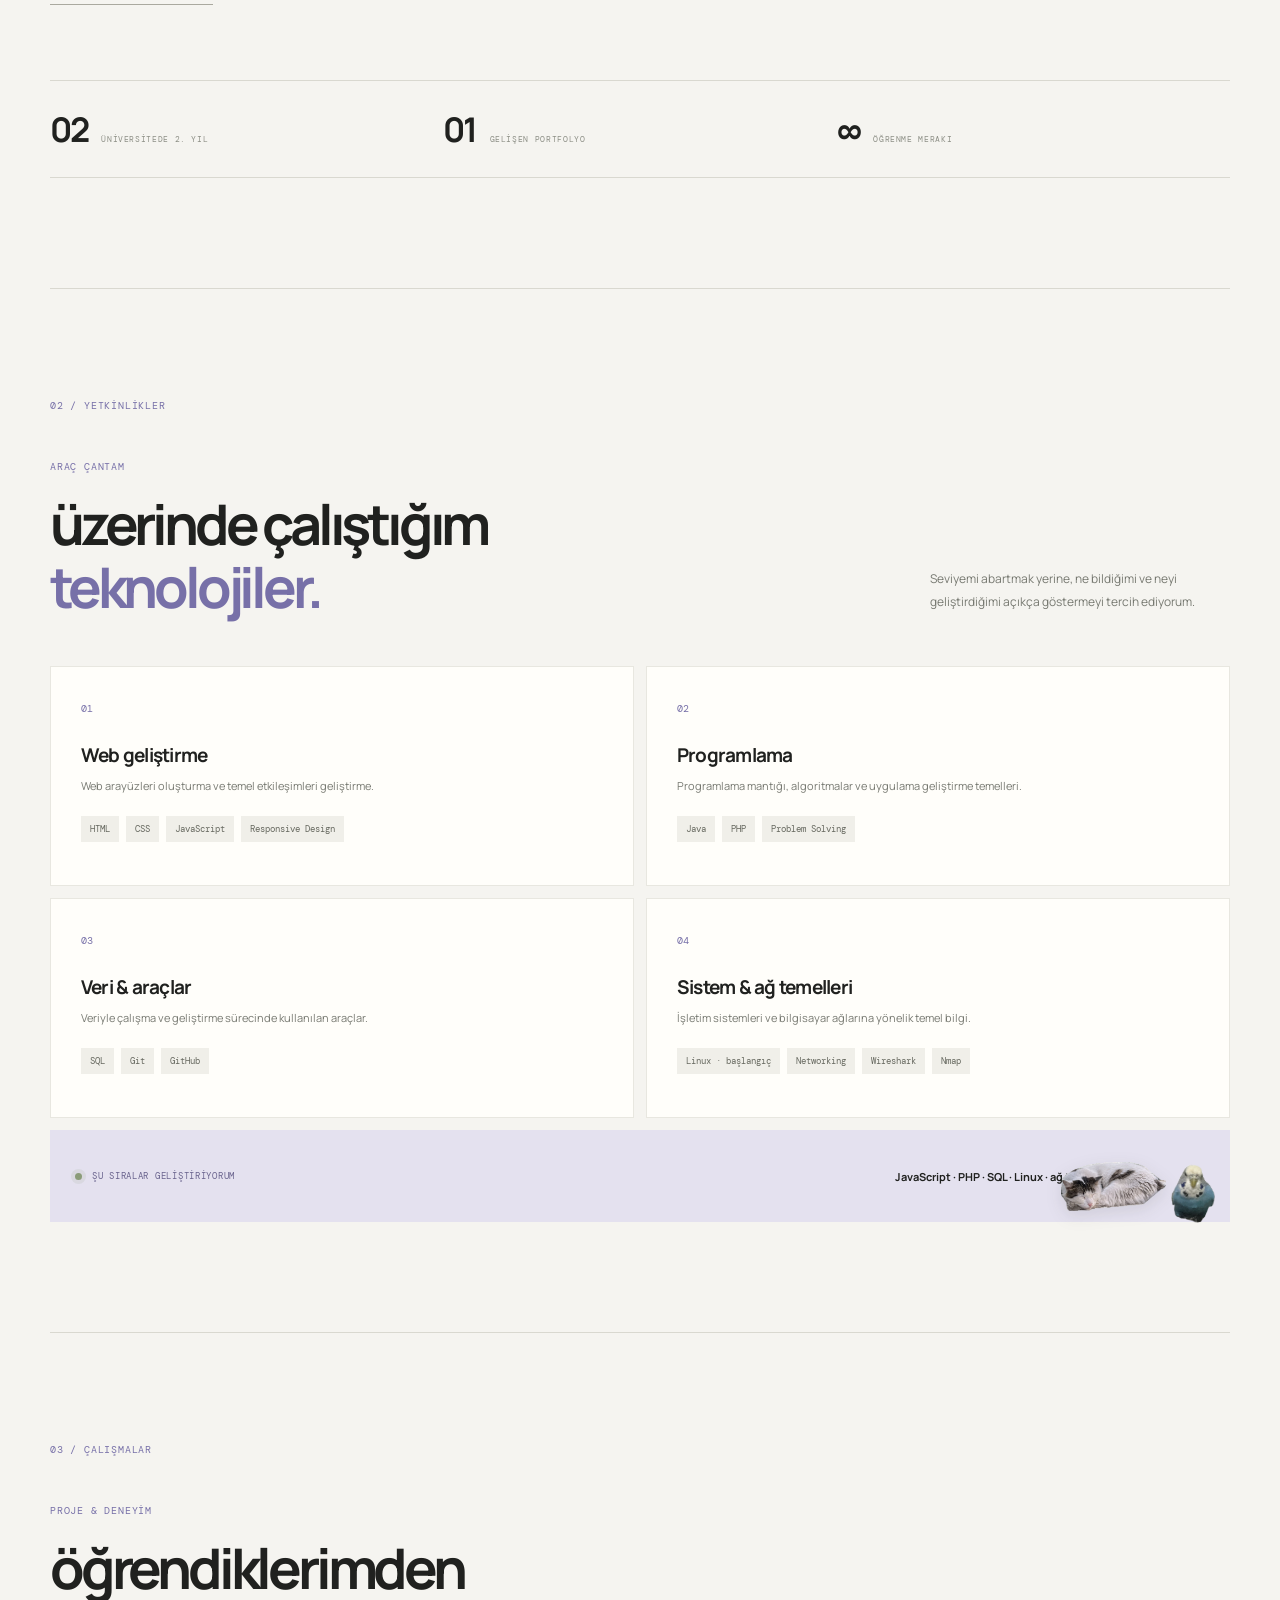
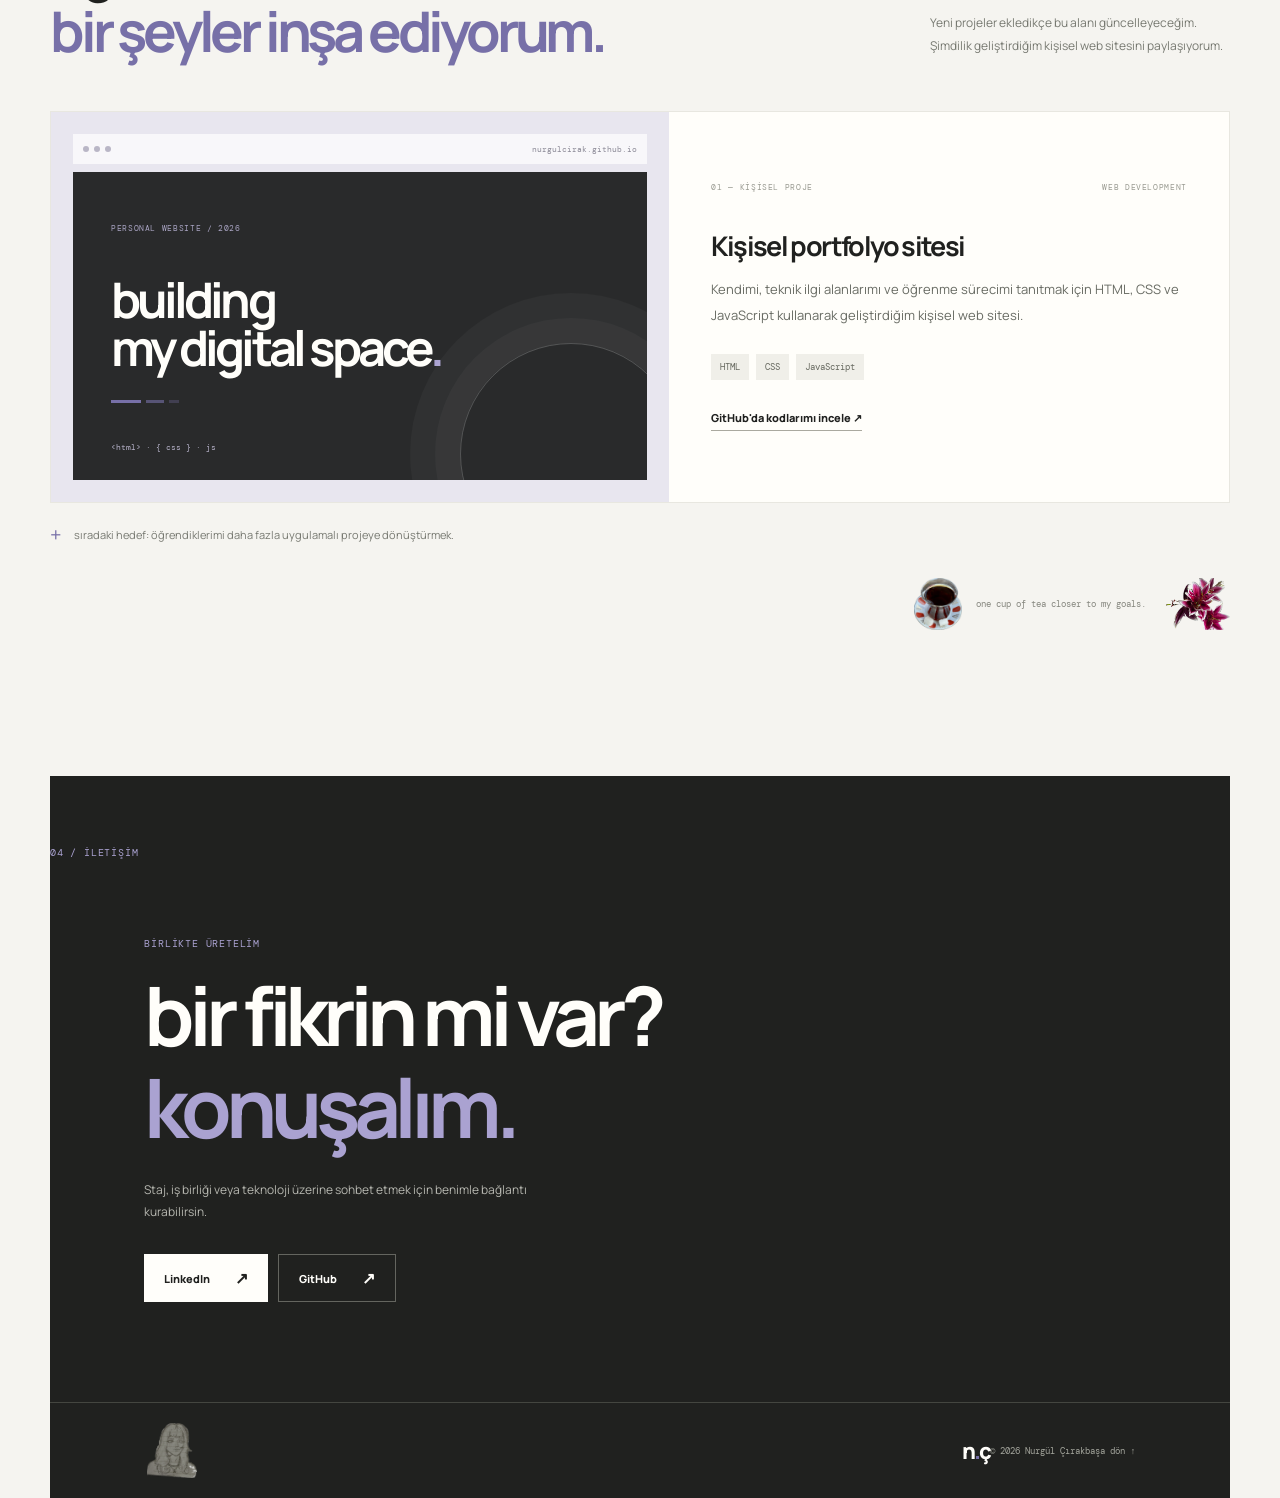
==== commit 30cdd7a1: "refactor: move inline JavaScript to external file" ====
--- a/index.html
+++ b/index.html
@@ -208,48 +208,6 @@
       </footer>
     </section>
   </main>
-
-  <script>
-    const progress = document.getElementById("scrollProgress");
-    const menuToggle = document.getElementById("menuToggle");
-    const navLinks = document.getElementById("navLinks");
-
-    function updateProgress() {
-      const scrollable = document.documentElement.scrollHeight - window.innerHeight;
-      const percentage = scrollable > 0 ? (window.scrollY / scrollable) * 100 : 0;
-      progress.style.width = `${percentage}%`;
-    }
-
-    window.addEventListener("scroll", updateProgress, { passive: true });
-    updateProgress();
-
-    menuToggle.addEventListener("click", () => {
-      const isOpen = navLinks.classList.toggle("is-open");
-      menuToggle.setAttribute("aria-expanded", String(isOpen));
-      menuToggle.setAttribute("aria-label", isOpen ? "Menüyü kapat" : "Menüyü aç");
-    });
-
-    navLinks.querySelectorAll("a").forEach(link => {
-      link.addEventListener("click", () => {
-        navLinks.classList.remove("is-open");
-        menuToggle.setAttribute("aria-expanded", "false");
-      });
-    });
-
-    const revealItems = document.querySelectorAll(".section-block, .project-card, .contact-main");
-    const observer = new IntersectionObserver((entries) => {
-      entries.forEach(entry => {
-        if (entry.isIntersecting) {
-          entry.target.classList.add("is-visible");
-          observer.unobserve(entry.target);
-        }
-      });
-    }, { threshold: 0.12 });
-
-    revealItems.forEach(item => {
-      item.classList.add("reveal");
-      observer.observe(item);
-    });
-  </script>
+ <script src="script.js"></script>
 </body>
 </html>
--- a/style.css
+++ b/style.css
@@ -0,0 +1,548 @@
+/* Nurgül Çırak — personal portfolio
+   Palette: warm ivory / ink / muted violet
+*/
+:root {
+  --paper: #f5f4f0;
+  --paper-deep: #ebe9e2;
+  --ink: #20211f;
+  --muted: #777971;
+  --line: #d9d8d0;
+  --accent: #7770a8;
+  --accent-soft: #e4e1ef;
+  --white: #fffefa;
+  --mono: "DM Mono", monospace;
+  --sans: "Manrope", sans-serif;
+}
+
+* { box-sizing: border-box; }
+html { scroll-behavior: smooth; scroll-padding-top: 90px; }
+body {
+  margin: 0;
+  background: var(--paper);
+  color: var(--ink);
+  font-family: var(--sans);
+  -webkit-font-smoothing: antialiased;
+}
+a { color: inherit; text-decoration: none; }
+button { font: inherit; }
+::selection { background: var(--accent-soft); color: var(--ink); }
+
+.scroll-progress {
+  position: fixed;
+  inset: 0 auto auto 0;
+  z-index: 1000;
+  height: 3px;
+  width: 0;
+  background: var(--accent);
+}
+
+.site-header {
+  width: min(1180px, calc(100% - 64px));
+  height: 86px;
+  margin: auto;
+  display: flex;
+  align-items: center;
+  justify-content: space-between;
+  border-bottom: 1px solid var(--line);
+  position: relative;
+  z-index: 20;
+}
+.brand {
+  font-size: 25px;
+  font-weight: 800;
+  letter-spacing: -2px;
+}
+.brand span { color: var(--accent); }
+.nav-links { display: flex; align-items: center; gap: 36px; }
+.nav-links a {
+  font-size: 12px;
+  font-weight: 700;
+  color: #5e605a;
+  transition: color .2s ease;
+}
+.nav-links a:hover, .nav-links .nav-contact { color: var(--ink); }
+.nav-contact span { color: var(--accent); margin-left: 5px; }
+.menu-toggle { display: none; }
+
+.section-wrap { width: min(1180px, calc(100% - 64px)); margin-inline: auto; }
+.hero {
+  min-height: 690px;
+  display: grid;
+  grid-template-columns: 1.08fr .92fr;
+  align-items: center;
+  gap: 50px;
+  padding-top: 50px;
+  padding-bottom: 100px;
+  position: relative;
+}
+.eyebrow, .section-kicker, .section-index, .hero-meta, .mini-label,
+.project-topline, .preview-small, .learning-label, .stat span {
+  font-family: var(--mono);
+  letter-spacing: .08em;
+  font-size: 10px;
+}
+.eyebrow { color: var(--muted); display: flex; align-items: center; gap: 10px; }
+.status-dot {
+  width: 7px; height: 7px; border-radius: 50%;
+  display: inline-block; background: #8b9c79;
+  box-shadow: 0 0 0 4px rgba(139,156,121,.13);
+}
+.hero h1 {
+  font-size: clamp(54px, 7vw, 88px);
+  line-height: 1.03;
+  letter-spacing: -.085em;
+  margin: 28px 0 24px;
+  font-weight: 700;
+}
+.hero h1 span { color: var(--accent); }
+.hero-description {
+  max-width: 520px;
+  color: #666960;
+  font-size: 15px;
+  line-height: 1.9;
+}
+.hero-actions { display: flex; align-items: center; gap: 28px; margin-top: 34px; }
+.button {
+  min-height: 48px;
+  display: inline-flex;
+  align-items: center;
+  justify-content: center;
+  gap: 25px;
+  padding: 0 20px;
+  font-size: 11px;
+  font-weight: 800;
+  transition: transform .2s ease, background .2s ease;
+}
+.button:hover { transform: translateY(-3px); }
+.button-dark { background: var(--ink); color: var(--white); }
+.button-dark:hover { background: var(--accent); }
+.button span { font-size: 16px; }
+.text-link, .inline-link { font-size: 11px; font-weight: 800; border-bottom: 1px solid #aaa99f; padding-bottom: 5px; }
+.text-link:hover, .inline-link:hover { color: var(--accent); border-color: var(--accent); }
+.hero-meta { display: flex; gap: 28px; color: #999a91; margin-top: 76px; font-size: 9px; }
+
+.hero-art {
+  height: 460px;
+  position: relative;
+  overflow: hidden;
+  background: var(--accent-soft);
+  display: grid;
+  place-items: center;
+}
+.art-grid {
+  position: absolute; inset: 0;
+  background-image: linear-gradient(rgba(119,112,168,.10) 1px, transparent 1px), linear-gradient(90deg, rgba(119,112,168,.10) 1px, transparent 1px);
+  background-size: 34px 34px;
+}
+.orbit { position: absolute; border: 1px solid rgba(119,112,168,.32); border-radius: 50%; }
+.orbit-one { width: 340px; height: 340px; }
+.orbit-two { width: 430px; height: 430px; }
+.hero-monogram {
+  width: 210px; height: 210px; display: grid; place-items: center;
+  border-radius: 50%; background: var(--ink); color: var(--white);
+  font-size: 92px; font-weight: 700; letter-spacing: -.12em;
+  padding-right: 12px; z-index: 1;
+  box-shadow: 0 25px 70px rgba(32,33,31,.18);
+}
+.floating-card {
+  position: absolute; z-index: 2; background: var(--white);
+  padding: 15px 18px; box-shadow: 0 12px 35px rgba(32,33,31,.08);
+}
+.card-top { top: 54px; left: 22px; }
+.mini-label { display: block; color: #92938b; font-size: 8px; margin-bottom: 7px; }
+.floating-card strong { font-size: 12px; }
+.card-bottom { bottom: 45px; right: 20px; display: flex; align-items: center; gap: 12px; font: 10px/1.6 var(--mono); }
+.code-mark { font-size: 22px; color: var(--accent); }
+.art-cross { position: absolute; color: var(--accent); font-size: 23px; }
+.cross-one { top: 115px; right: 80px; }
+.cross-two { bottom: 110px; left: 75px; }
+.scroll-cue {
+  position: absolute; bottom: 30px; left: 0; display: flex; align-items: center;
+  gap: 12px; color: #898b83; font: 9px var(--mono); text-transform: uppercase; letter-spacing: .08em;
+}
+.scroll-cue span { height: 1px; width: 38px; background: var(--accent); }
+
+.section-block { padding-top: 110px; padding-bottom: 110px; border-top: 1px solid var(--line); }
+.section-index { color: var(--accent); margin-bottom: 48px; }
+.about-content { display: grid; grid-template-columns: 1fr 1fr; gap: 90px; }
+.section-kicker { color: var(--accent); margin: 0 0 20px; }
+h2 {
+  font-size: clamp(36px, 4.5vw, 56px);
+  letter-spacing: -.075em; line-height: 1.12; margin: 0; font-weight: 700;
+}
+h2 em { color: var(--accent); font-style: normal; }
+.about-text { padding-top: 30px; }
+.about-text p, .project-info > p {
+  color: #686b63; font-size: 13px; line-height: 2; margin: 0 0 18px;
+}
+.about-text .inline-link { display: inline-block; margin-top: 14px; }
+.stats-row {
+  display: grid; grid-template-columns: repeat(3, 1fr);
+  margin-top: 75px; border-top: 1px solid var(--line); border-bottom: 1px solid var(--line);
+}
+.stat { padding: 25px 20px 25px 0; display: flex; align-items: baseline; gap: 14px; }
+.stat strong { font-size: 34px; letter-spacing: -.07em; }
+.stat span { color: #8c8e85; font-size: 8px; }
+
+.section-heading { display: flex; justify-content: space-between; align-items: end; gap: 40px; margin-bottom: 48px; }
+.heading-note { max-width: 300px; color: var(--muted); font-size: 12px; line-height: 1.9; margin: 0 0 5px; }
+.skill-grid { display: grid; grid-template-columns: repeat(2, 1fr); gap: 12px; }
+.skill-card {
+  min-height: 220px; background: var(--white); padding: 28px 30px;
+  border: 1px solid #e8e7e0; transition: transform .25s ease, border-color .25s ease;
+}
+.skill-card:hover { transform: translateY(-4px); border-color: #c5c0dc; }
+.skill-number { font: 10px var(--mono); color: var(--accent); }
+.skill-card h3 { margin: 25px 0 8px; font-size: 19px; letter-spacing: -.04em; }
+.skill-card p { color: var(--muted); font-size: 11px; line-height: 1.8; margin: 0 0 20px; }
+.tags { display: flex; flex-wrap: wrap; gap: 7px; }
+.tags span {
+  font: 9px var(--mono); color: #66685f; background: #f0efe9;
+  padding: 7px 9px;
+}
+.learning-strip {
+  display: flex; justify-content: space-between; align-items: center; gap: 20px;
+  padding: 22px 25px; margin-top: 12px; background: var(--accent-soft);
+}
+.learning-label { color: #69638d; display: flex; align-items: center; gap: 10px; white-space: nowrap; font-size: 9px; }
+.learning-strip p { margin: 0; font-size: 11px; font-weight: 700; }
+
+.project-card {
+  display: grid; grid-template-columns: 1.05fr .95fr;
+  background: var(--white); border: 1px solid #e8e7e0;
+}
+.project-visual {
+  min-height: 390px; padding: 22px; background: #e8e6ef;
+  display: flex; flex-direction: column;
+}
+.browser-bar {
+  height: 30px; background: rgba(255,255,255,.7); display: flex;
+  align-items: center; gap: 5px; padding: 0 10px;
+}
+.browser-bar i { width: 6px; height: 6px; border-radius: 50%; background: #b9b6c6; }
+.browser-bar span { margin-left: auto; color: #8b8996; font: 8px var(--mono); }
+.project-preview {
+  flex: 1; background: #292a2b; color: var(--white); margin-top: 8px;
+  padding: 42px 38px; position: relative; overflow: hidden;
+}
+.project-preview::after {
+  content: ""; position: absolute; width: 220px; height: 220px; border: 1px solid rgba(255,255,255,.2);
+  border-radius: 50%; right: -35px; bottom: -85px; box-shadow: 0 0 0 25px rgba(255,255,255,.03), 0 0 0 50px rgba(255,255,255,.03);
+}
+.preview-small { color: #aaa5c4; font-size: 8px; }
+.project-preview strong {
+  display: block; margin-top: 40px; font-size: clamp(32px, 4vw, 49px);
+  line-height: .98; letter-spacing: -.08em;
+}
+.project-preview strong span { color: #aaa2d1; }
+.preview-lines { display: flex; gap: 5px; margin-top: 28px; }
+.preview-lines i { height: 3px; width: 30px; background: #7770a8; }
+.preview-lines i:nth-child(2) { width: 18px; opacity: .6; }
+.preview-lines i:nth-child(3) { width: 10px; opacity: .3; }
+.preview-chip { position: absolute; bottom: 28px; left: 38px; font: 8px var(--mono); color: #b7b3ca; }
+.project-info { padding: 48px 42px; display: flex; flex-direction: column; align-items: flex-start; justify-content: center; }
+.project-topline { width: 100%; display: flex; justify-content: space-between; gap: 10px; color: #999a91; font-size: 8px; }
+.project-info h3 { font-size: 27px; letter-spacing: -.06em; margin: 35px 0 12px; }
+.project-info .tags { margin: 8px 0 30px; }
+.work-note { margin-top: 18px; color: #777971; font-size: 11px; display: flex; align-items: center; gap: 12px; }
+.work-note span { color: var(--accent); font-size: 20px; }
+
+.contact {
+  margin-top: 30px; padding-top: 70px; background: var(--ink); color: var(--white);
+}
+.contact .section-index { color: #aaa2d1; }
+.contact-main { padding: 30px 8% 100px; }
+.contact .section-kicker { color: #aaa2d1; }
+.contact h2 { font-size: clamp(48px, 7vw, 82px); }
+.contact h2 em { color: #aaa2d1; }
+.contact-description { max-width: 420px; color: #b6b7b0; font-size: 12px; line-height: 1.9; margin: 25px 0 30px; }
+.contact-actions { display: flex; gap: 10px; }
+.button-light { background: var(--white); color: var(--ink); }
+.button-light:hover { background: var(--accent-soft); }
+.button-outline { border: 1px solid #64655f; color: var(--white); }
+.button-outline:hover { background: #343632; }
+.site-footer {
+  border-top: 1px solid #444640; min-height: 85px; padding: 20px 8%;
+  display: flex; justify-content: space-between; align-items: center;
+  color: #a4a69d; font: 9px var(--mono);
+}
+.brand-footer { color: var(--white); font: 800 22px var(--sans); }
+.site-footer a:last-child:hover { color: var(--white); }
+
+.reveal { opacity: 0; transform: translateY(24px); transition: opacity .7s ease, transform .7s ease; }
+.reveal.is-visible { opacity: 1; transform: translateY(0); }
+
+@media (max-width: 800px) {
+  .site-header, .section-wrap { width: min(100% - 40px, 620px); }
+  .site-header { height: 72px; }
+  .menu-toggle {
+    display: flex; flex-direction: column; gap: 6px; border: 0; padding: 10px;
+    background: transparent; cursor: pointer;
+  }
+  .menu-toggle span { width: 22px; height: 1px; background: var(--ink); }
+  .nav-links {
+    display: none; position: absolute; top: 62px; right: 0; left: 0;
+    padding: 20px; background: var(--white); border: 1px solid var(--line);
+    flex-direction: column; align-items: flex-start; gap: 20px;
+  }
+  .nav-links.is-open { display: flex; }
+  .hero { grid-template-columns: 1fr; gap: 45px; padding-top: 65px; padding-bottom: 90px; }
+  .hero-art { height: 390px; }
+  .hero-meta { margin-top: 48px; flex-wrap: wrap; }
+  .scroll-cue { bottom: 25px; }
+  .section-block { padding-top: 80px; padding-bottom: 80px; }
+  .about-content { grid-template-columns: 1fr; gap: 20px; }
+  .about-text { padding-top: 0; }
+  .stats-row { margin-top: 45px; }
+  .section-heading { align-items: flex-start; flex-direction: column; gap: 20px; }
+  .heading-note { max-width: 460px; }
+  .project-card { grid-template-columns: 1fr; }
+  .project-visual { min-height: 340px; }
+  .project-info { padding: 35px 28px; }
+  .contact { width: 100%; }
+}
+@media (max-width: 520px) {
+  .site-header, .section-wrap { width: calc(100% - 36px); }
+  .hero h1 { font-size: clamp(48px, 14vw, 68px); }
+  .hero-description { font-size: 13px; }
+  .hero-actions { align-items: flex-start; flex-direction: column; gap: 20px; }
+  .hero-art { height: 330px; }
+  .hero-monogram { width: 165px; height: 165px; font-size: 72px; }
+  .orbit-one { width: 270px; height: 270px; }
+  .orbit-two { width: 340px; height: 340px; }
+  .card-top { top: 28px; left: 12px; }
+  .card-bottom { bottom: 22px; right: 10px; }
+  .cross-one { top: 80px; right: 38px; }
+  .cross-two { bottom: 80px; left: 32px; }
+  h2 { font-size: 39px; }
+  .stats-row { grid-template-columns: 1fr; }
+  .stat { padding: 16px 0; border-bottom: 1px solid var(--line); }
+  .stat:last-child { border-bottom: 0; }
+  .skill-grid { grid-template-columns: 1fr; }
+  .skill-card { min-height: auto; padding: 24px; }
+  .learning-strip { align-items: flex-start; flex-direction: column; }
+  .project-visual { min-height: 300px; padding: 12px; }
+  .project-preview { padding: 35px 24px; }
+  .preview-chip { left: 24px; }
+  .project-topline { flex-direction: column; }
+  .project-info h3 { font-size: 24px; margin-top: 25px; }
+  .contact { padding-top: 50px; }
+  .contact-main { padding: 25px 22px 70px; }
+  .contact h2 { font-size: 52px; }
+  .site-footer { padding: 20px 22px; gap: 12px; flex-wrap: wrap; }
+}
+@media (prefers-reduced-motion: reduce) {
+  *, *::before, *::after { scroll-behavior: auto !important; animation-duration: .01ms !important; transition-duration: .01ms !important; }
+  .reveal { opacity: 1; transform: none; }
+}
+
+
+/* Personal images retained from the original portfolio */
+.hero-photo-frame {
+  width: 250px;
+  height: 310px;
+  position: relative;
+  z-index: 1;
+  padding: 10px;
+  background: var(--white);
+  box-shadow: 0 25px 70px rgba(32,33,31,.16);
+  transform: rotate(-3deg);
+}
+.hero-photo {
+  display: block;
+  width: 100%;
+  height: 100%;
+  object-fit: cover;
+  filter: saturate(.82);
+}
+.photo-caption {
+  position: absolute;
+  right: -35px;
+  bottom: 22px;
+  padding: 9px 13px;
+  background: var(--ink);
+  color: var(--white);
+  font: 9px var(--mono);
+  transform: rotate(3deg);
+}
+.hero-sticker {
+  position: absolute;
+  z-index: 3;
+  width: 78px;
+  height: auto;
+  right: 13%;
+  top: 17%;
+  object-fit: contain;
+}
+.about-visual {
+  min-height: 310px;
+  background: var(--paper-deep);
+  position: relative;
+  display: grid;
+  place-items: center;
+  overflow: hidden;
+}
+.about-illustration {
+  width: min(72%, 300px);
+  max-height: 280px;
+  object-fit: contain;
+  position: relative;
+  z-index: 1;
+}
+.about-flower {
+  position: absolute;
+  width: 58px;
+  object-fit: contain;
+  opacity: .9;
+}
+.about-flower-left { left: 8%; top: 14%; transform: rotate(-18deg); }
+.about-flower-right { right: 8%; bottom: 13%; transform: rotate(18deg); }
+.about-visual-note {
+  position: absolute;
+  right: 14px;
+  top: 14px;
+  color: #7770a8;
+  font: 8px/1.6 var(--mono);
+  text-align: right;
+  letter-spacing: .04em;
+}
+.about-heading { align-self: center; }
+.learning-strip { position: relative; padding-right: 100px; }
+.learning-cat {
+  position: absolute;
+  right: 18px;
+  bottom: 0;
+  width: 78px;
+  height: 78px;
+  overflow: hidden;
+}
+.learning-cat img { width: 100%; height: 100%; object-fit: contain; }
+.tea-note {
+  display: flex;
+  align-items: center;
+  justify-content: flex-end;
+  gap: 12px;
+  margin-top: 24px;
+  color: #85867e;
+  font: 9px var(--mono);
+}
+.tea-image { width: 52px; height: 52px; object-fit: contain; }
+.tea-note p { margin: 0; }
+.footer-avatar {
+  width: 48px;
+  height: 48px;
+  object-fit: contain;
+  margin-right: auto;
+  margin-left: 25px;
+  opacity: .9;
+}
+
+@media (max-width: 800px) {
+  .hero-photo-frame { width: 215px; height: 265px; }
+  .hero-sticker { right: 12%; top: 14%; width: 65px; }
+  .about-visual { min-height: 280px; }
+  .footer-avatar { margin-left: 0; }
+}
+@media (max-width: 520px) {
+  .hero-photo-frame { width: 190px; height: 235px; }
+  .hero-sticker { right: 9%; top: 12%; width: 55px; }
+  .about-visual { min-height: 250px; }
+  .about-flower { width: 42px; }
+  .learning-strip { padding-right: 80px; }
+  .learning-cat { width: 65px; height: 65px; right: 8px; }
+  .tea-note { justify-content: center; }
+  .footer-avatar { width: 38px; height: 38px; }
+}
+
+
+/* Original personal artwork and photo assets */
+.hero-art { isolation: isolate; }
+.hero-photo-frame { z-index: 2; }
+.hero-sticker {
+  z-index: 4;
+  width: 116px;
+  right: 7%;
+  top: 10%;
+  transform: rotate(5deg);
+}
+.hero-star {
+  position: absolute;
+  z-index: 3;
+  width: 64px;
+  left: 5%;
+  top: 15%;
+  transform: rotate(-12deg);
+}
+.hero-bouquet {
+  position: absolute;
+  z-index: 1;
+  width: 150px;
+  right: -2%;
+  bottom: 4%;
+  object-fit: contain;
+  transform: rotate(8deg);
+  opacity: .96;
+}
+.about-visual { isolation: isolate; }
+.about-illustration { z-index: 2; }
+.about-flower { z-index: 3; }
+.about-bouquet {
+  position: absolute;
+  width: 112px;
+  left: -13px;
+  bottom: -18px;
+  z-index: 2;
+  transform: rotate(-12deg);
+  opacity: .92;
+}
+.learning-strip { min-height: 92px; }
+.learning-cat {
+  width: 105px;
+  height: 82px;
+  right: 64px;
+  bottom: -5px;
+  overflow: visible;
+}
+.learning-cat img {
+  object-fit: contain;
+  filter: drop-shadow(0 5px 8px rgba(40,35,30,.10));
+}
+.learning-bird {
+  position: absolute;
+  width: 43px;
+  right: 15px;
+  bottom: 0;
+  transform: rotate(5deg);
+}
+.tea-note { position: relative; }
+.tea-flower {
+  width: 64px;
+  height: 64px;
+  object-fit: contain;
+  margin-left: 8px;
+}
+.footer-avatar {
+  width: 55px;
+  height: 55px;
+  object-fit: contain;
+  margin-right: auto;
+  margin-left: 0;
+}
+@media (max-width: 800px) {
+  .hero-sticker { width: 92px; right: 4%; top: 8%; }
+  .hero-star { width: 48px; left: 2%; }
+  .hero-bouquet { width: 112px; right: -1%; bottom: 0; }
+  .about-bouquet { width: 86px; }
+  .learning-cat { width: 82px; right: 52px; }
+  .learning-bird { width: 34px; }
+}
+@media (max-width: 520px) {
+  .hero-sticker { width: 74px; right: 0; top: 5%; }
+  .hero-star { width: 38px; top: 10%; }
+  .hero-bouquet { width: 82px; right: -2%; bottom: 2%; }
+  .about-bouquet { width: 70px; }
+  .learning-strip { padding-right: 130px; }
+  .learning-cat { width: 72px; height: 65px; right: 42px; }
+  .learning-bird { width: 29px; right: 5px; }
+  .tea-flower { width: 45px; height: 45px; }
+}
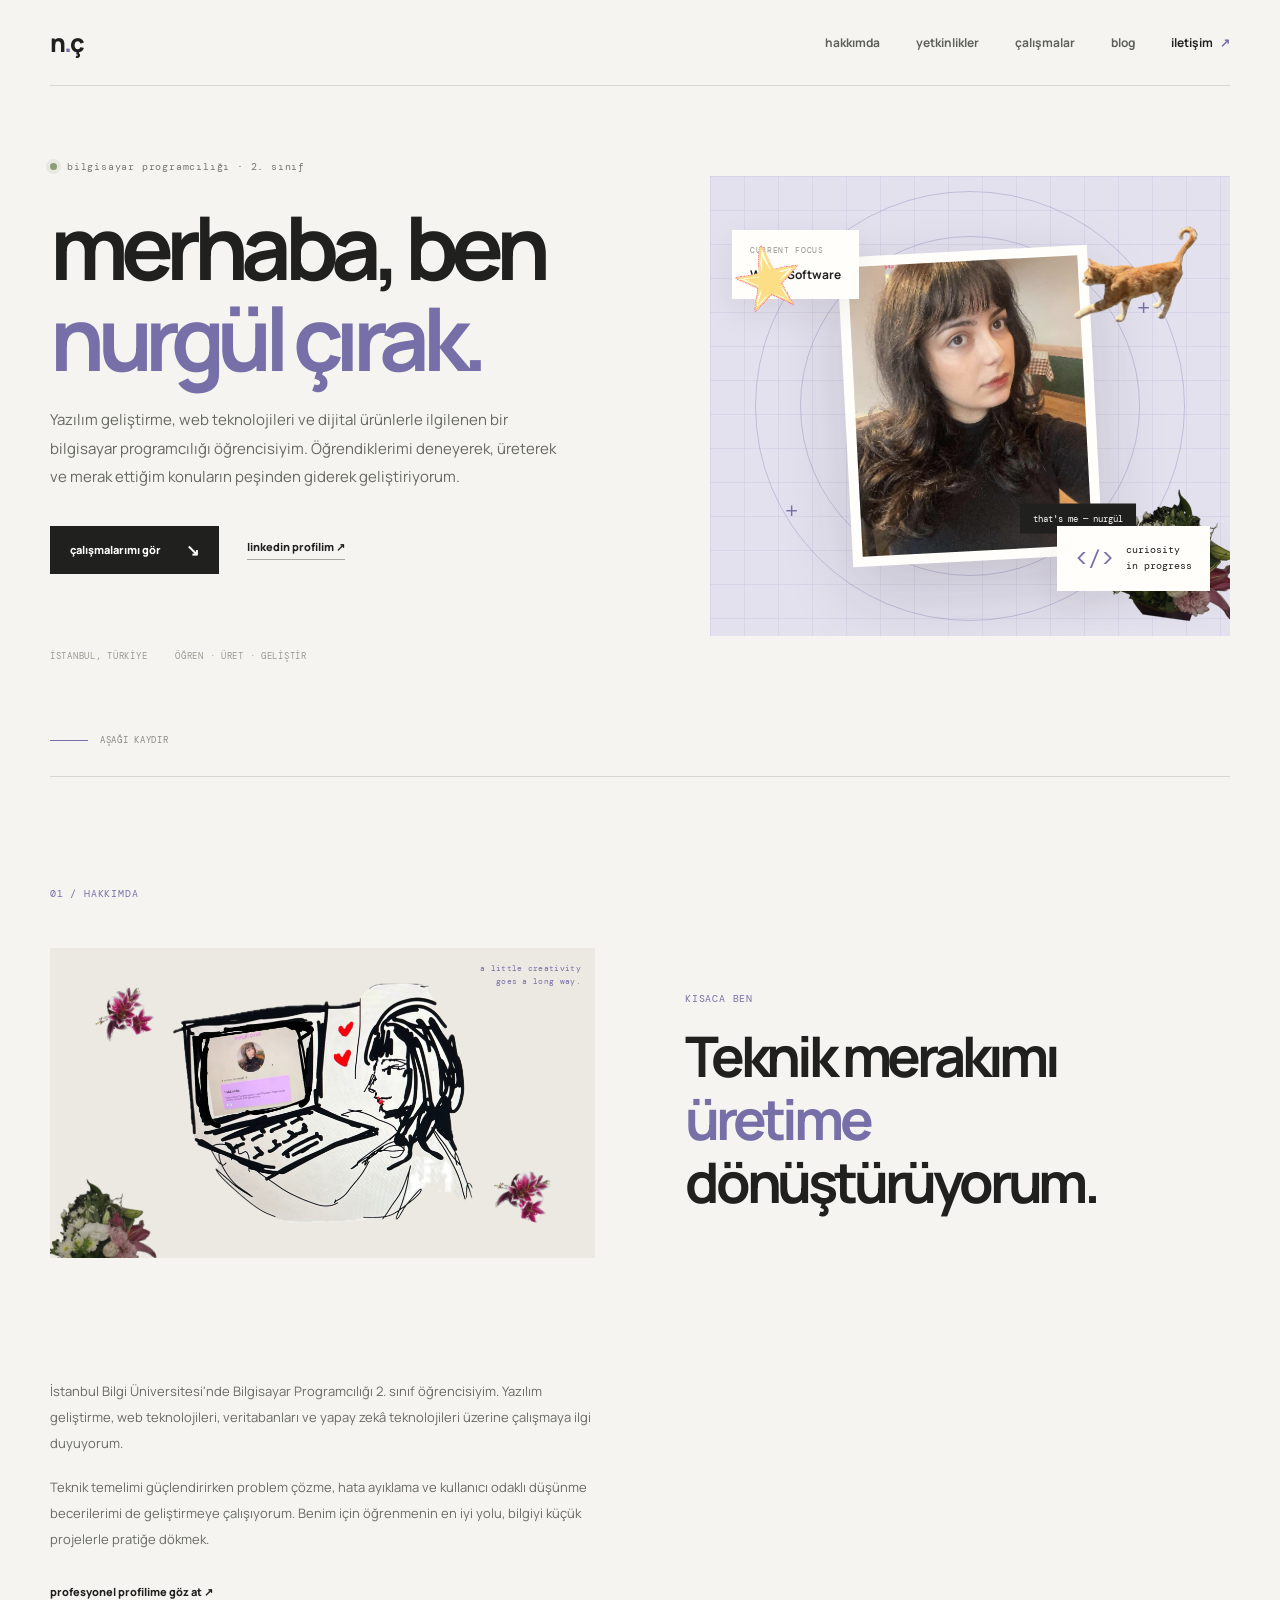
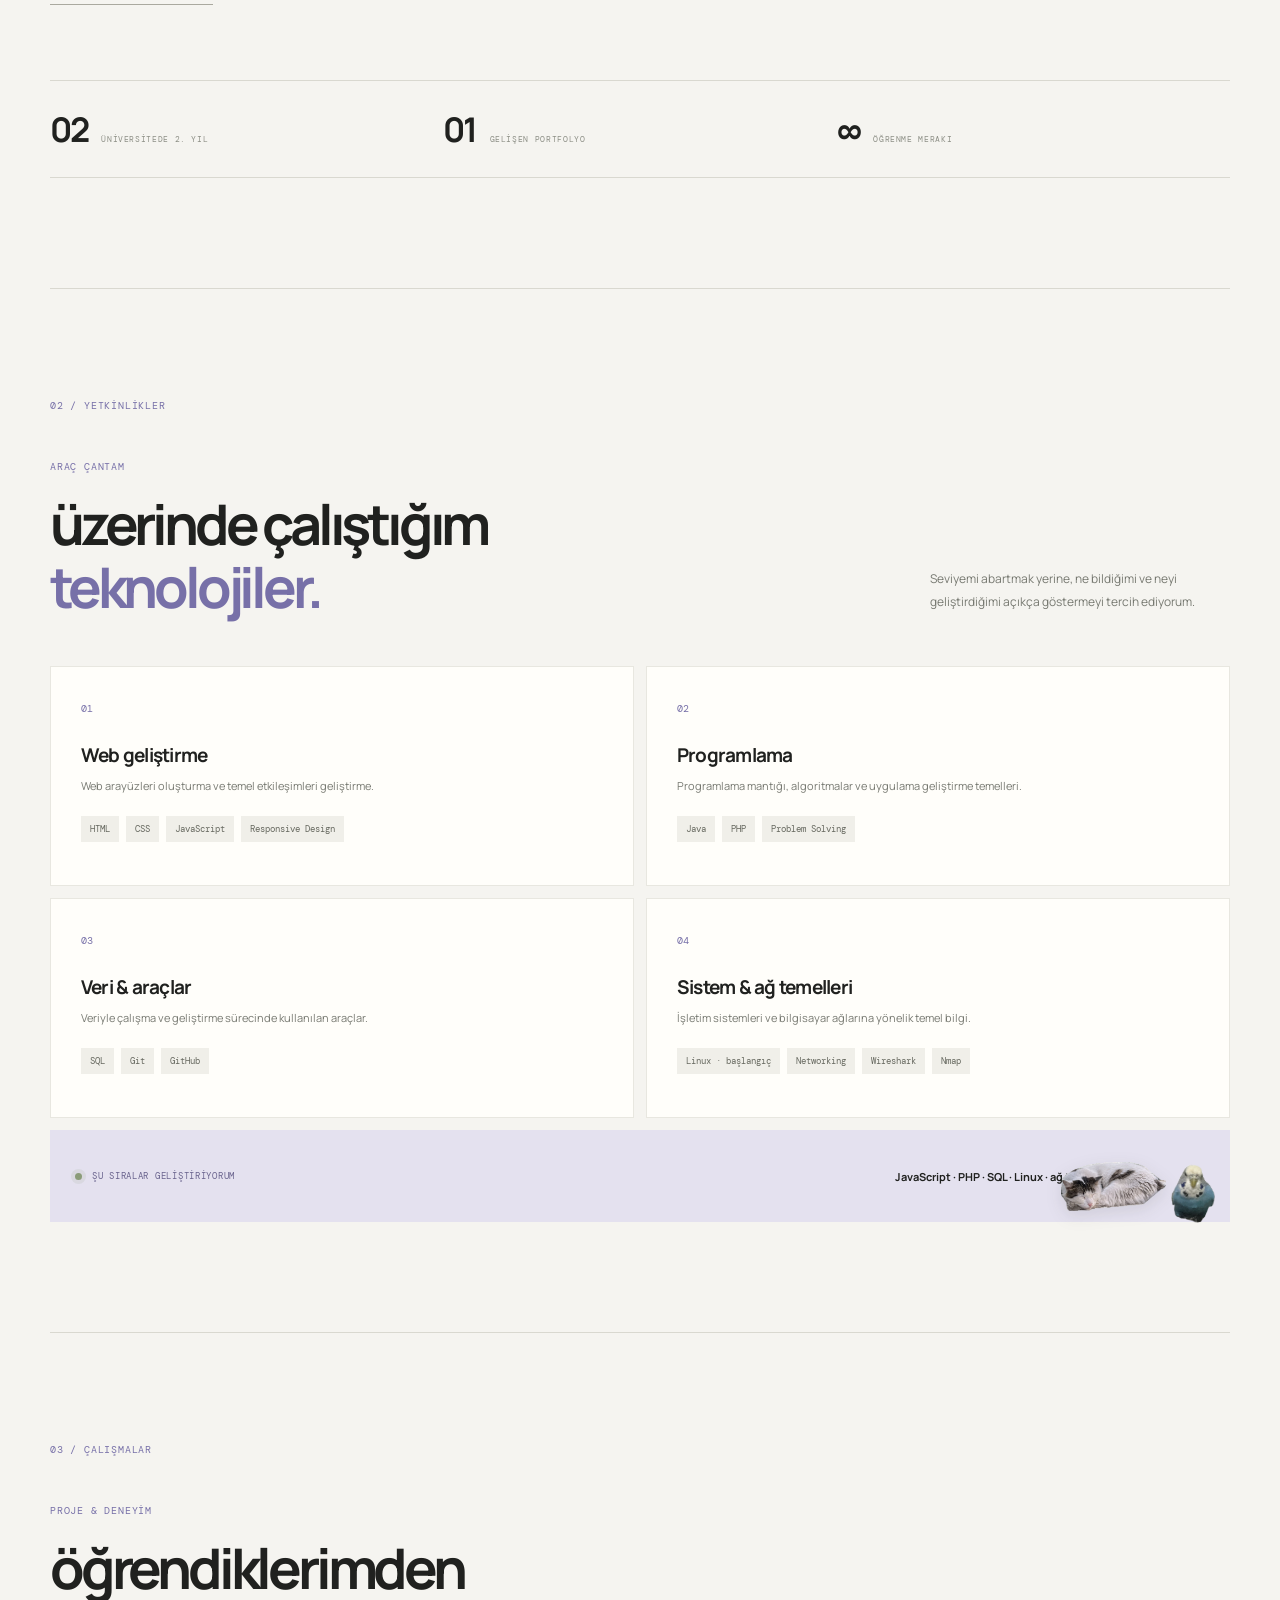
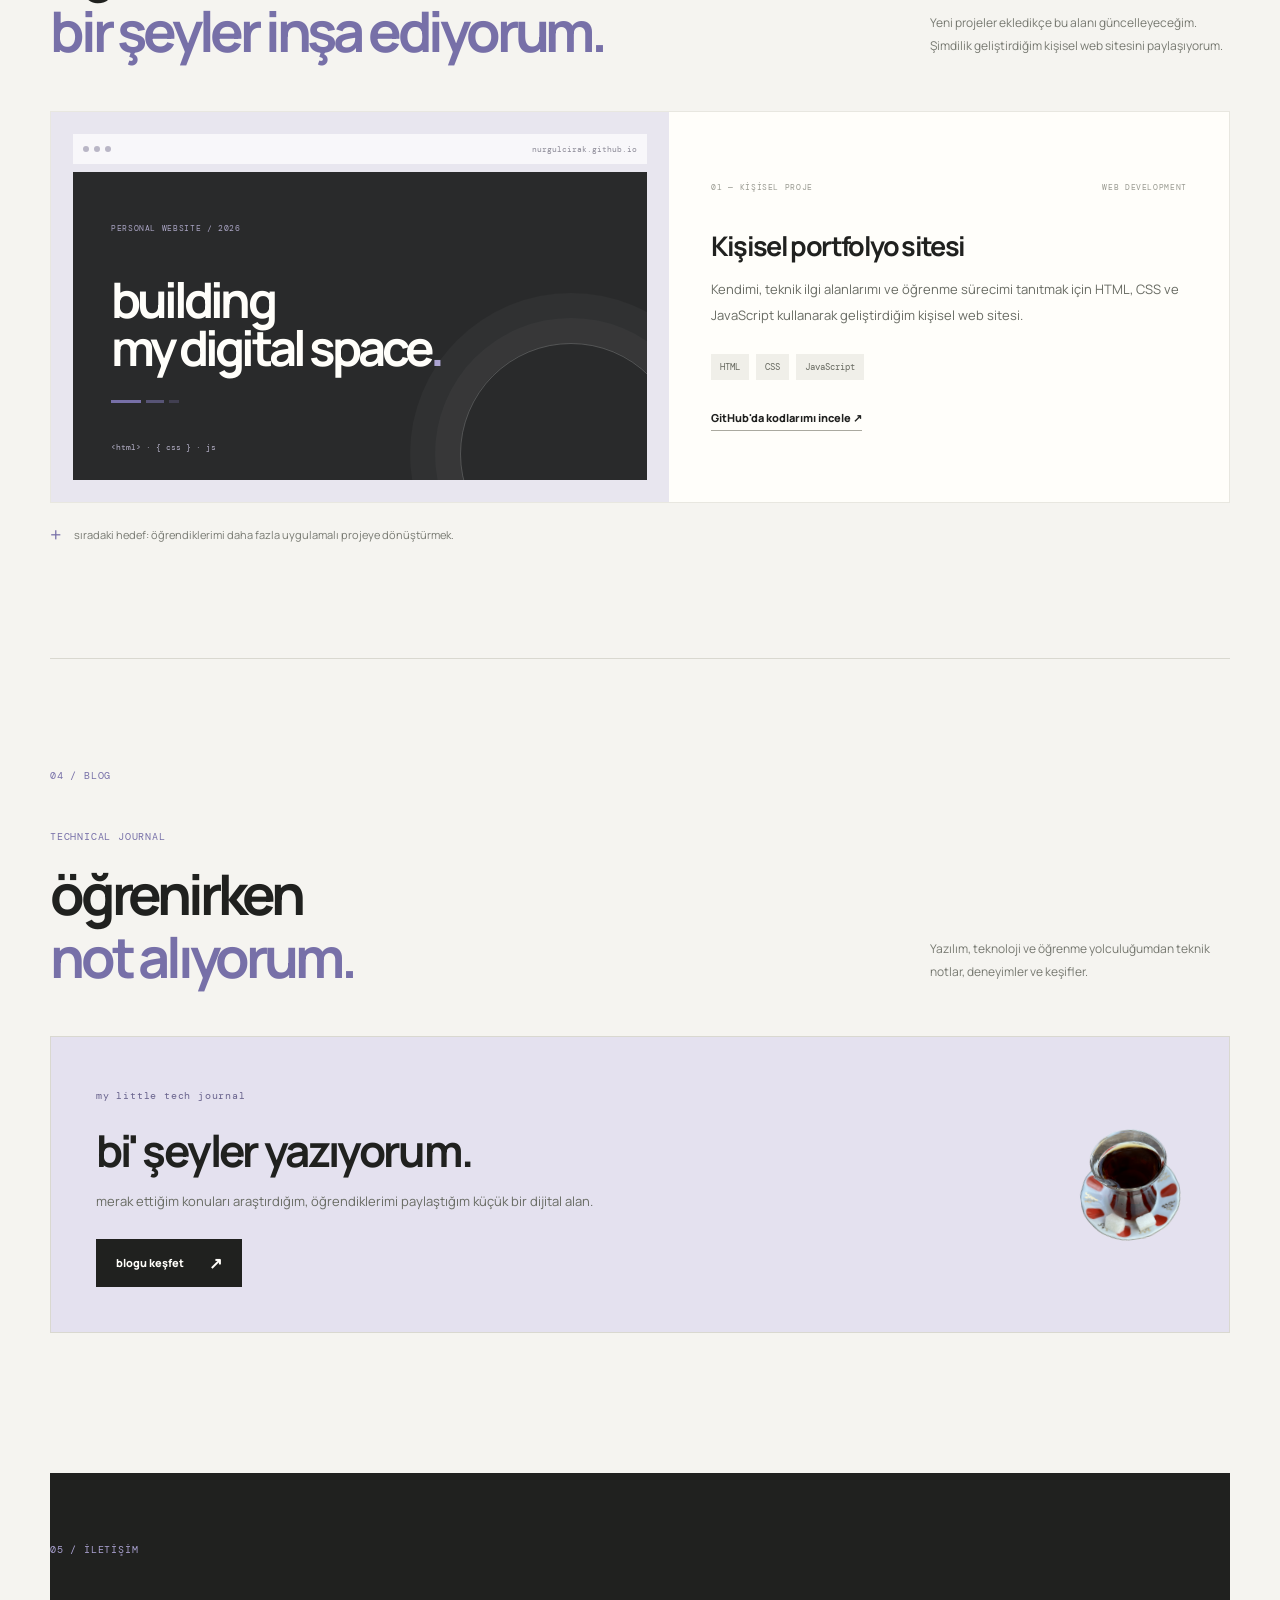
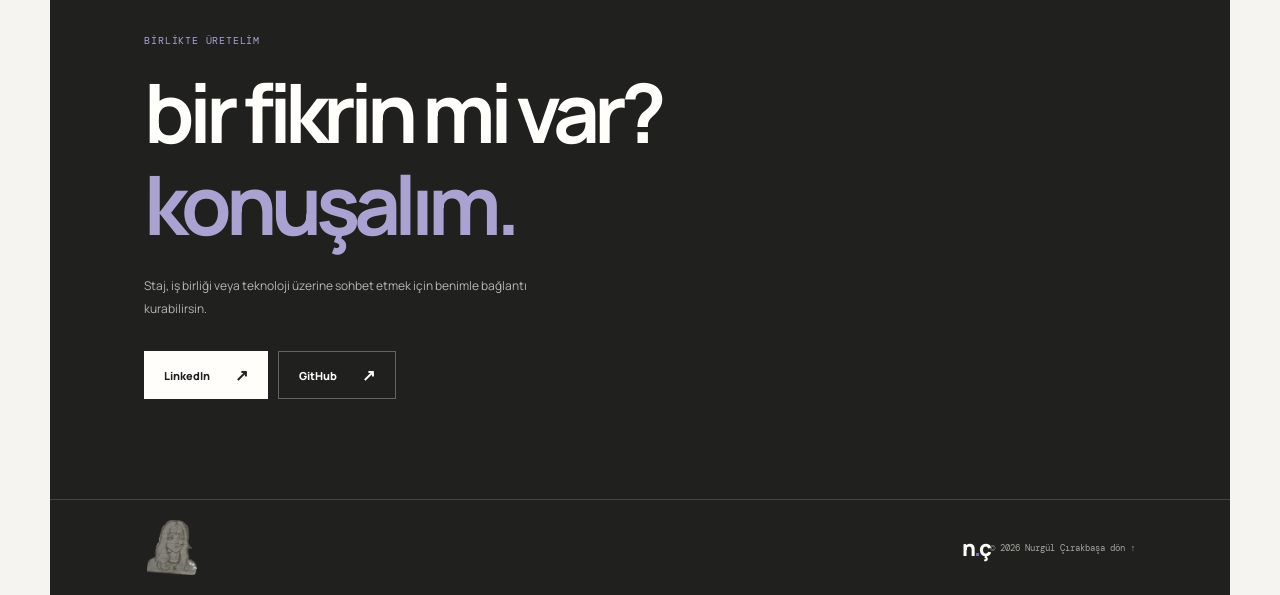
==== commit bfc4b92a: "feat: add technical blog infrastructure" ====
--- a/index.html
+++ b/index.html
@@ -20,10 +20,11 @@
       <span></span><span></span>
     </button>
     <nav class="nav-links" id="navLinks" aria-label="Ana navigasyon">
-      <a href="#about">hakkımda</a>
-      <a href="#skills">yetkinlikler</a>
-      <a href="#work">çalışmalar</a>
-      <a href="#contact" class="nav-contact">iletişim <span>↗</span></a>
+    <a href="#about">hakkımda</a>
+    <a href="#skills">yetkinlikler</a>
+    <a href="#work">çalışmalar</a>
+    <a href="#blog">blog</a>
+    <a href="#contact" class="nav-contact">iletişim <span>↗</span></a>
     </nav>
   </header>
 
@@ -181,16 +182,52 @@
         </div>
       </article>
 
-      <div class="work-note"><span>+</span> sıradaki hedef: öğrendiklerimi daha fazla uygulamalı projeye dönüştürmek.</div>
-      <div class="tea-note">
-        <img src="cay.png" alt="Bir fincan çay" class="tea-image">
-        <p>one cup of tea closer to my goals.</p>
-        <img src="cicek3.png" alt="" class="tea-flower" aria-hidden="true">
-      </div>
-    </section>
+      <div class="work-note"><span>+</span> sıradaki hedef: öğrendiklerimi daha fazla uygulamalı projeye dönüştürmek.</div> 
+    </section>
+
+<section class="blog section-wrap section-block" id="blog">
+
+    <div class="section-index">04 / BLOG</div>
+
+    <div class="section-heading">
+        <div>
+            <p class="section-kicker">TECHNICAL JOURNAL</p>
+
+            <h2>öğrenirken<br><em>not alıyorum.</em></h2>
+        </div>
+
+        <p class="heading-note">
+            Yazılım, teknoloji ve öğrenme yolculuğumdan
+            teknik notlar, deneyimler ve keşifler.
+        </p>
+    </div>
+
+    <div class="blog-teaser">
+
+        <div class="blog-teaser-content">
+            <span class="blog-teaser-label">my little tech journal</span>
+
+            <h3>bi' şeyler yazıyorum.</h3>
+
+            <p>
+                merak ettiğim konuları araştırdığım,
+                öğrendiklerimi paylaştığım küçük bir dijital alan.
+            </p>
+
+            <a class="button button-dark" href="blog/index.html">
+                blogu keşfet <span>↗</span>
+            </a>
+        </div>
+
+        <img src="cay.png" alt="" class="blog-teaser-image" aria-hidden="true">
+
+    </div>
+
+</section>
+
 
     <section class="contact section-wrap" id="contact">
-      <div class="section-index">04 / İLETİŞİM</div>
+      <div class="section-index">05 / İLETİŞİM</div>
       <div class="contact-main">
         <p class="section-kicker">BİRLİKTE ÜRETELİM</p>
         <h2>bir fikrin mi var?<br><em>konuşalım.</em></h2>
--- a/style.css
+++ b/style.css
@@ -417,17 +417,6 @@
   overflow: hidden;
 }
 .learning-cat img { width: 100%; height: 100%; object-fit: contain; }
-.tea-note {
-  display: flex;
-  align-items: center;
-  justify-content: flex-end;
-  gap: 12px;
-  margin-top: 24px;
-  color: #85867e;
-  font: 9px var(--mono);
-}
-.tea-image { width: 52px; height: 52px; object-fit: contain; }
-.tea-note p { margin: 0; }
 .footer-avatar {
   width: 48px;
   height: 48px;
@@ -450,7 +439,6 @@
   .about-flower { width: 42px; }
   .learning-strip { padding-right: 80px; }
   .learning-cat { width: 65px; height: 65px; right: 8px; }
-  .tea-note { justify-content: center; }
   .footer-avatar { width: 38px; height: 38px; }
 }
 
@@ -514,13 +502,6 @@
   bottom: 0;
   transform: rotate(5deg);
 }
-.tea-note { position: relative; }
-.tea-flower {
-  width: 64px;
-  height: 64px;
-  object-fit: contain;
-  margin-left: 8px;
-}
 .footer-avatar {
   width: 55px;
   height: 55px;
@@ -544,5 +525,76 @@
   .learning-strip { padding-right: 130px; }
   .learning-cat { width: 72px; height: 65px; right: 42px; }
   .learning-bird { width: 29px; right: 5px; }
-  .tea-flower { width: 45px; height: 45px; }
-}
+}
+
+/* Homepage blog section */
+
+.blog-teaser {
+    position: relative;
+    overflow: hidden;
+    background: var(--accent-soft);
+    border: 1px solid var(--line);
+    padding: 45px;
+    min-height: 280px;
+    display: flex;
+    align-items: center;
+    justify-content: space-between;
+    gap: 30px;
+}
+
+.blog-teaser-content {
+    max-width: 540px;
+}
+
+.blog-teaser-label {
+    font-family: var(--mono);
+    font-size: 10px;
+    letter-spacing: .08em;
+    color: #69638d;
+}
+
+.blog-teaser h3 {
+    font-size: clamp(28px, 4vw, 44px);
+    font-weight: 700;
+    letter-spacing: -.06em;
+    line-height: 1.2;
+    margin: 20px 0 12px;
+}
+
+.blog-teaser p {
+    font-size: 13px;
+    line-height: 1.9;
+    color: #686b63;
+    margin: 0 0 25px;
+}
+
+.blog-teaser img.blog-teaser-image {
+    display: block;
+    width: 110px;
+    max-width: 110px;
+    height: 110px;
+    flex-shrink: 0;
+    object-fit: contain;
+    transform: rotate(-8deg);
+    transition: transform .3s ease;
+}
+
+.blog-teaser:hover .blog-teaser-image {
+    transform: rotate(0deg);
+}
+
+@media (max-width: 520px) {
+    .blog-teaser {
+        flex-direction: column;
+        align-items: flex-start;
+        padding: 28px;
+        gap: 20px;
+    }
+
+    .blog-teaser img.blog-teaser-image {
+        width: 80px;
+        max-width: 80px;
+        height: 80px;
+        align-self: flex-end;
+    }
+}
